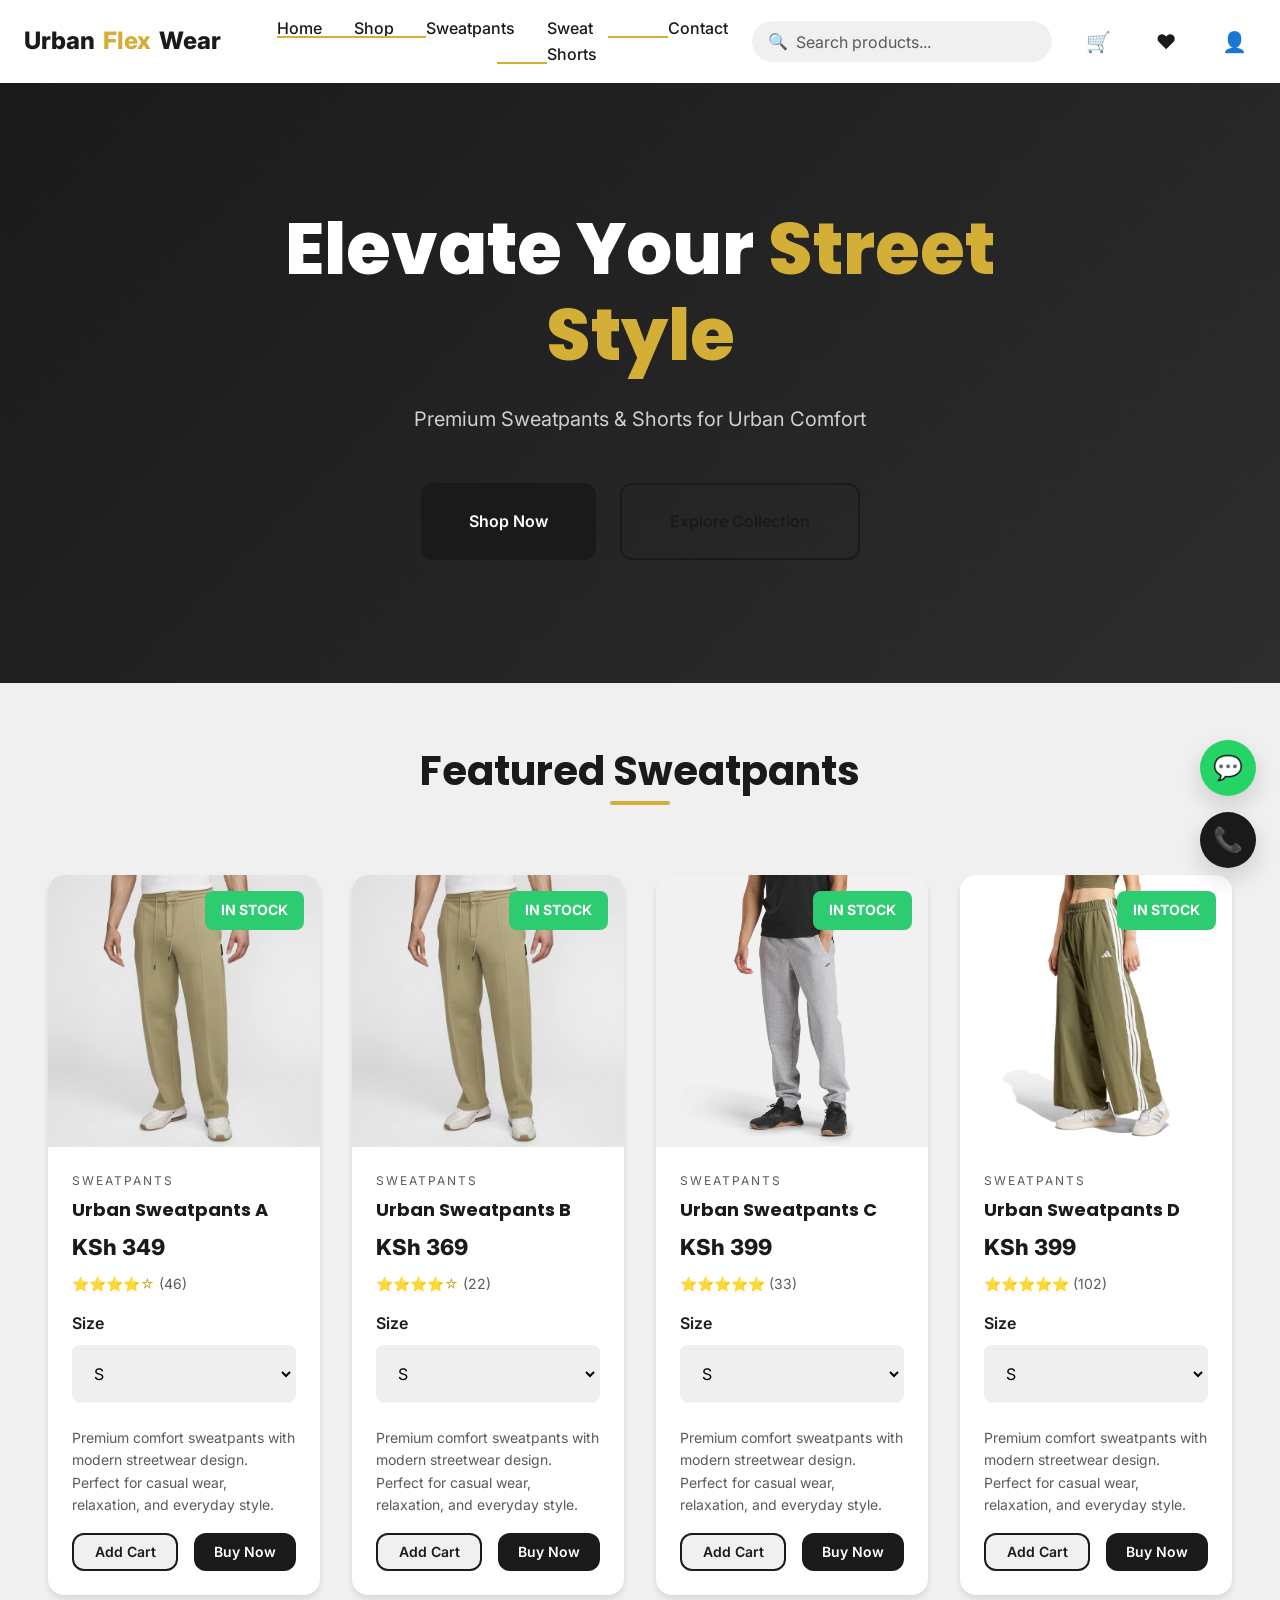
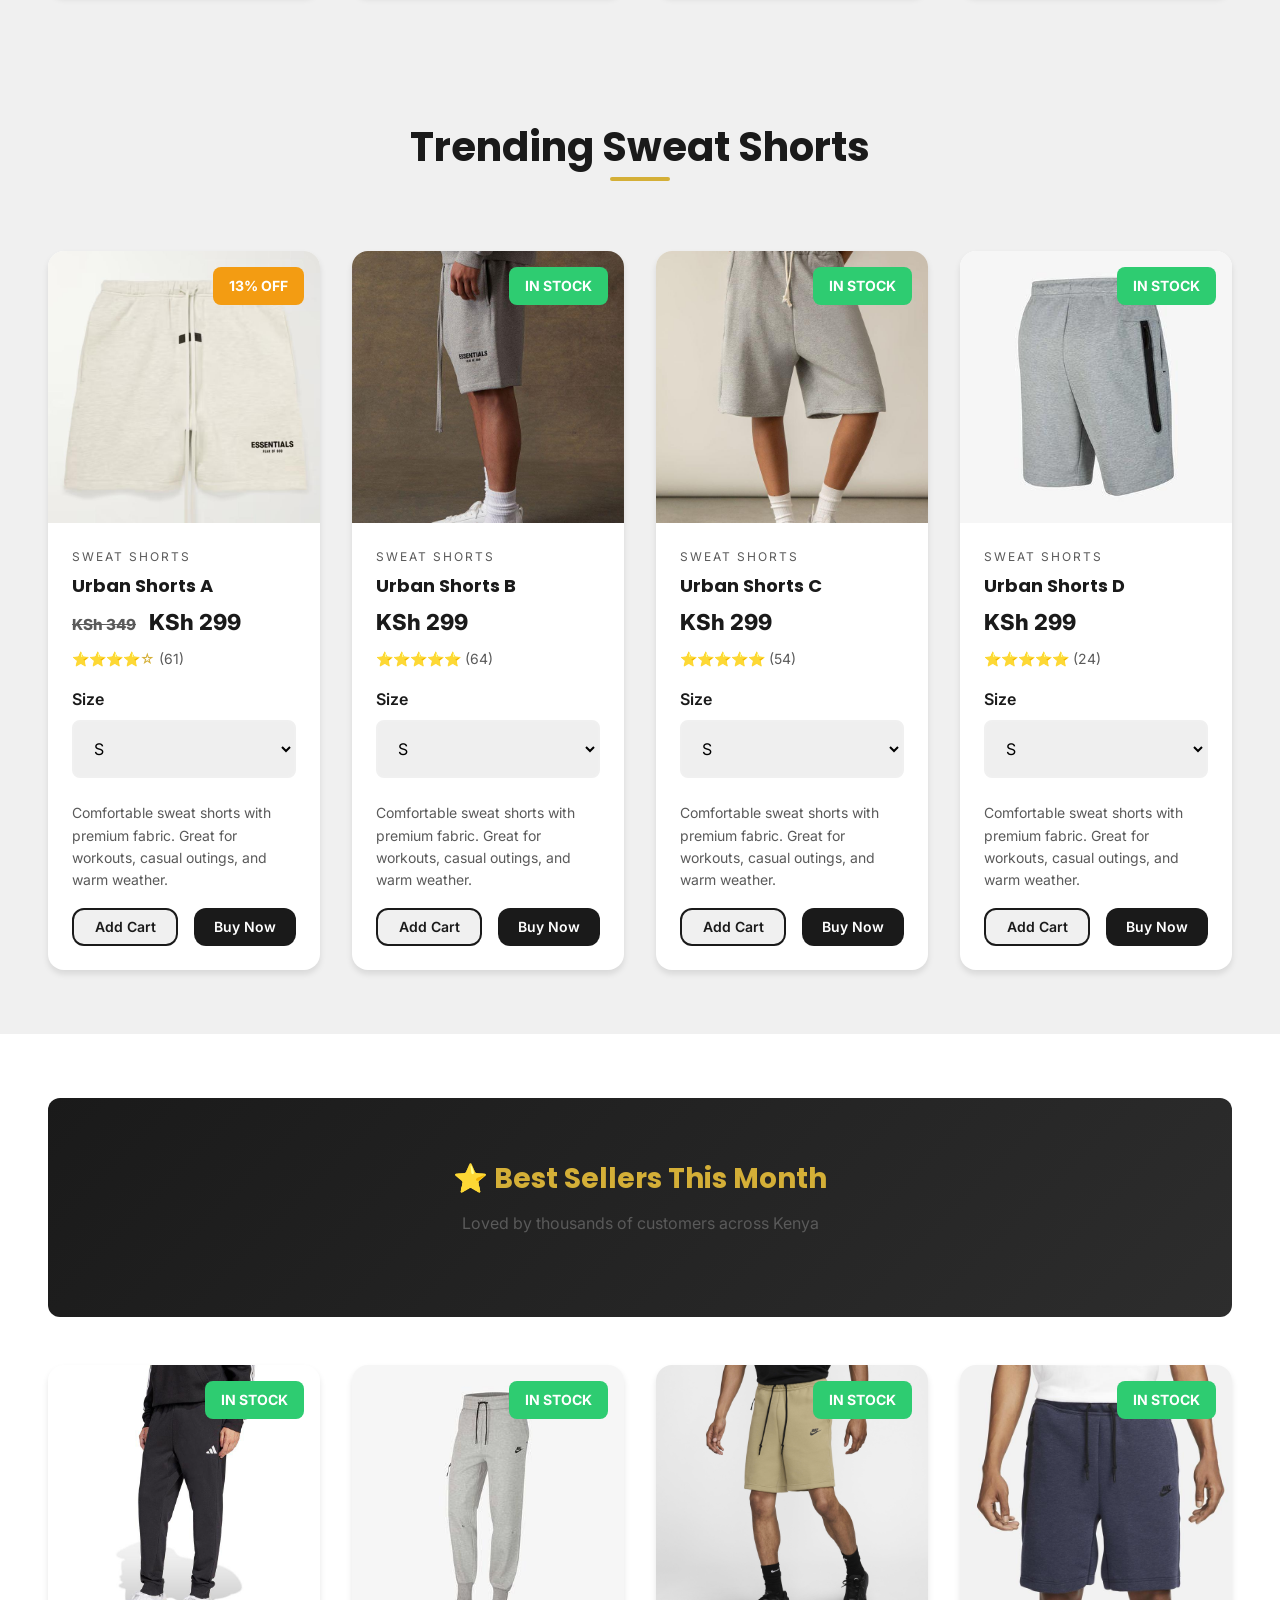
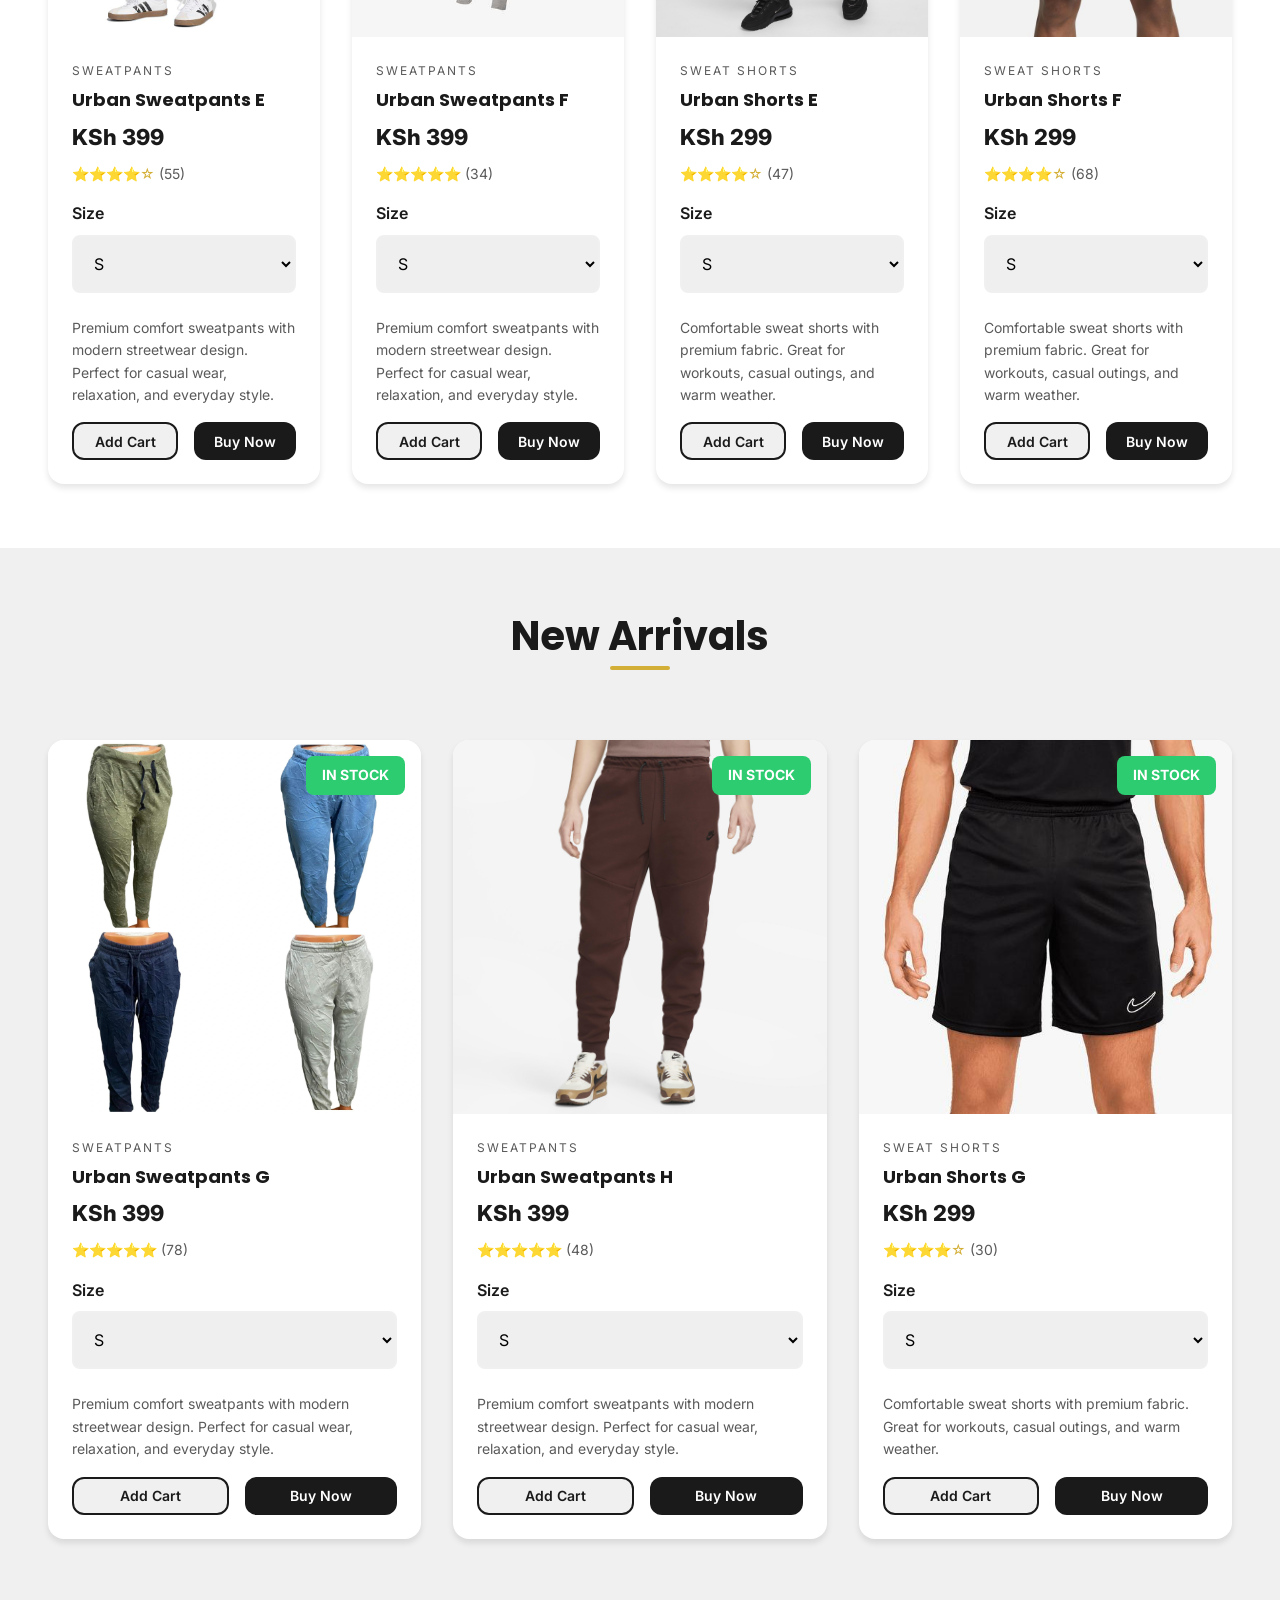
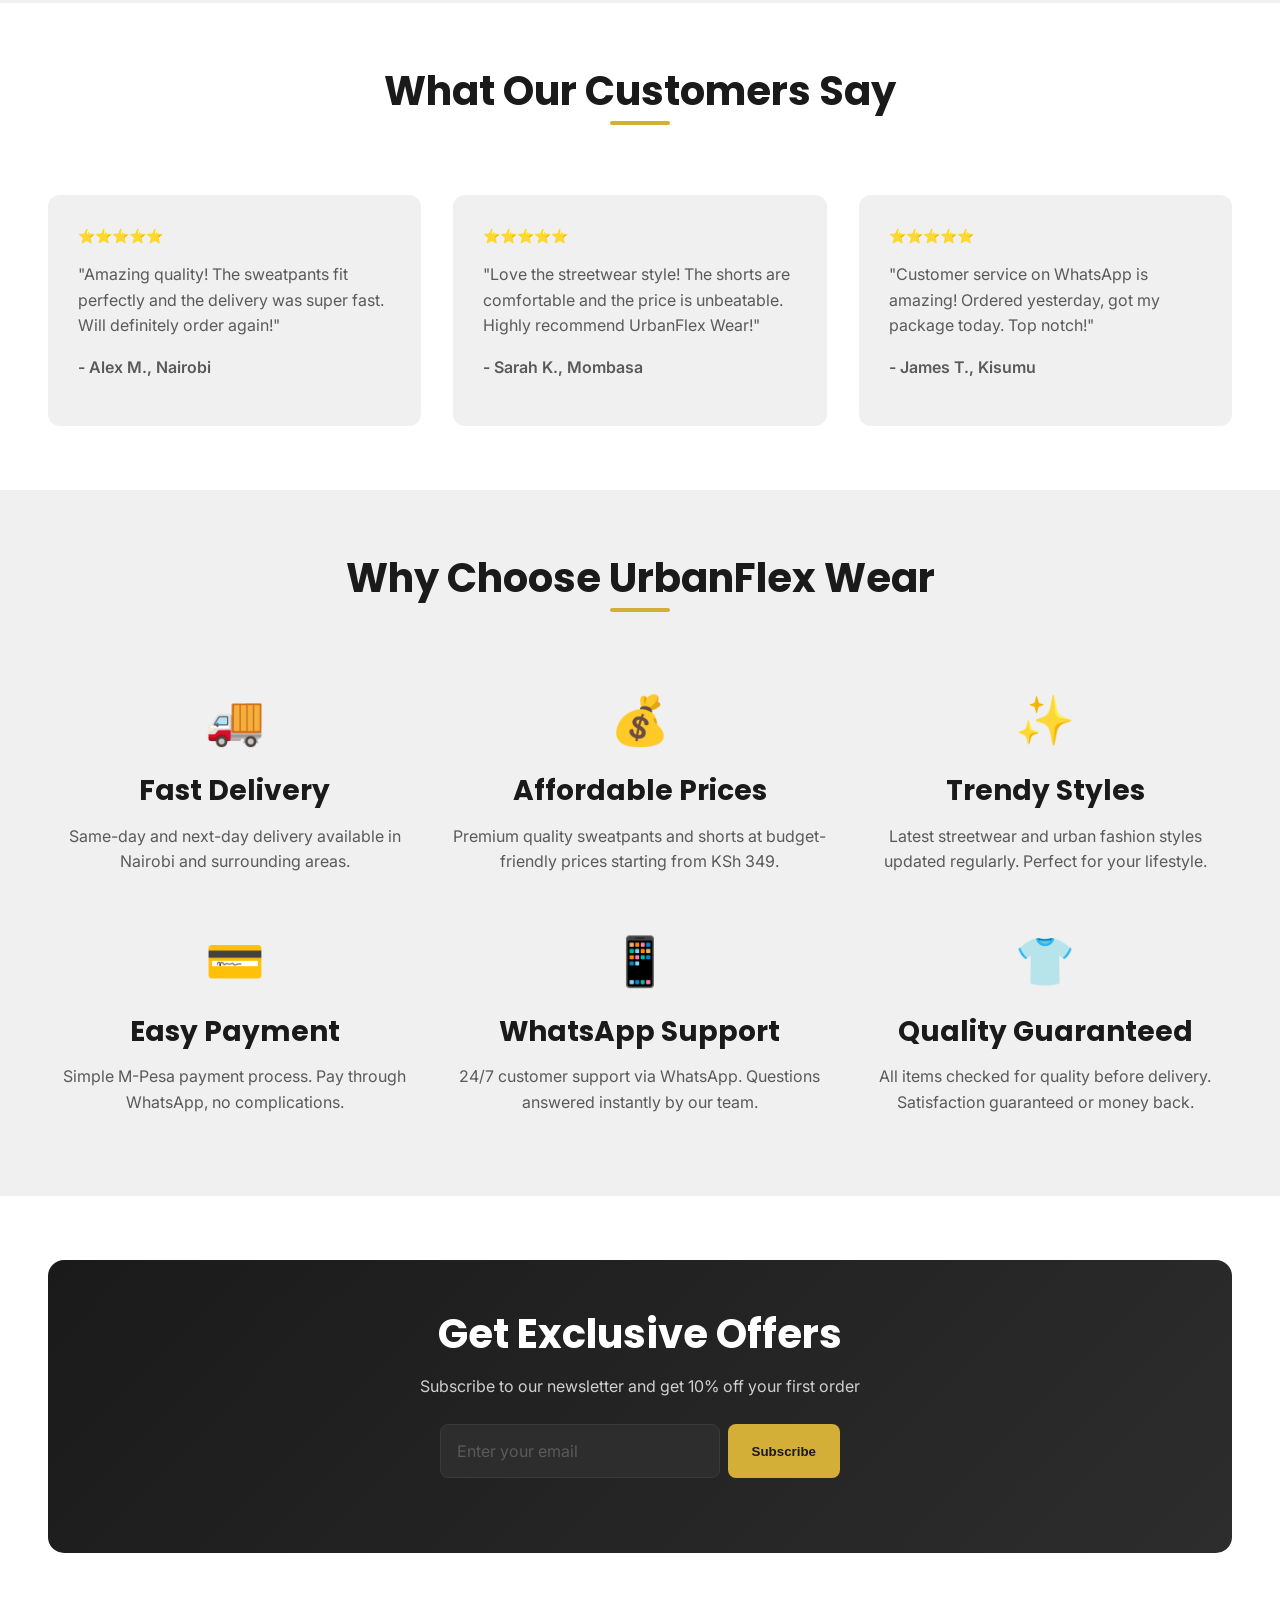
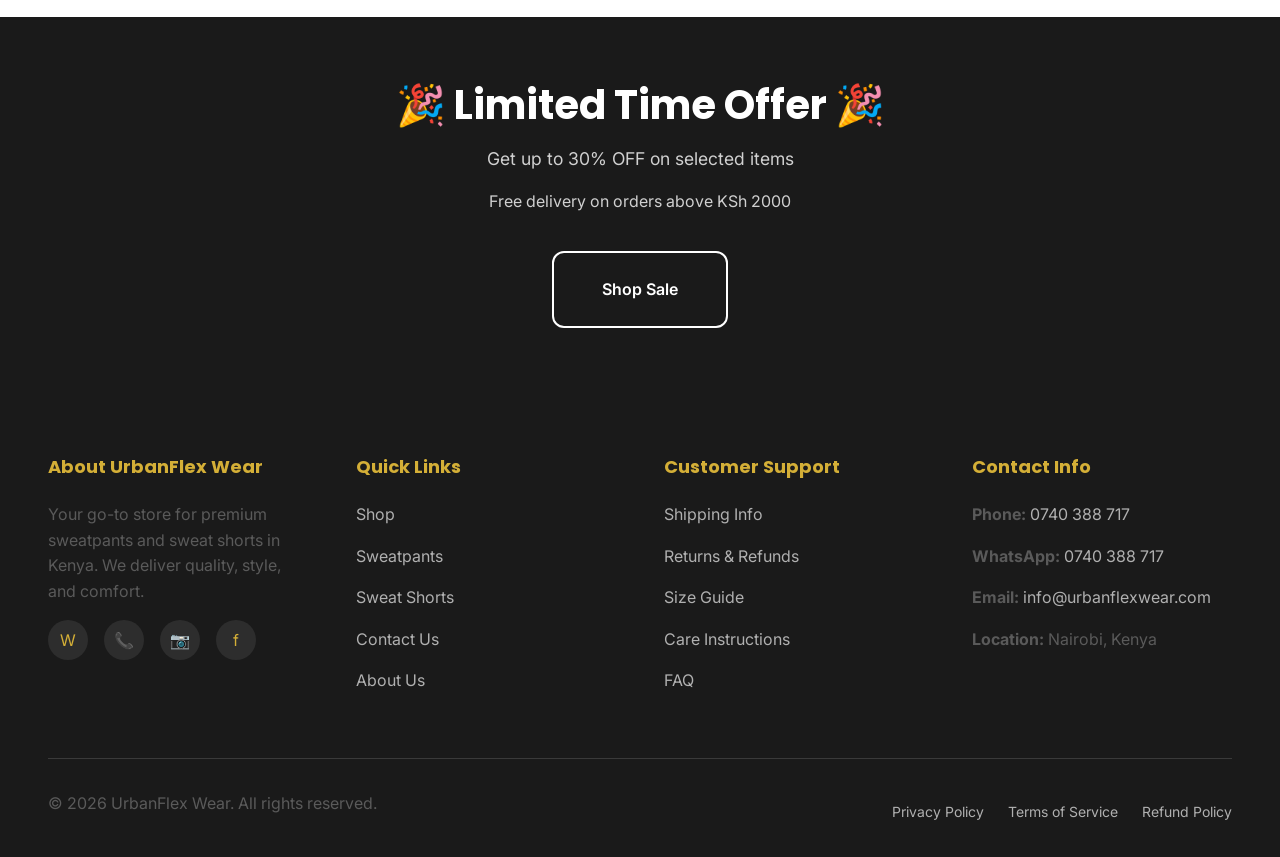
==== index.html @ 881dc5fa "Add files via upload" ====
<!DOCTYPE html>
<html lang="en">
<head>
    <meta charset="UTF-8">
    <meta name="viewport" content="width=device-width, initial-scale=1.0">
    <title>UrbanFlex Wear | Buy Sweatpants & Sweat Shorts in Kenya</title>
    <meta name="description" content="Shop affordable sweatpants and sweat shorts in Kenya. Fast Nairobi delivery, trendy streetwear styles, premium comfort, and easy WhatsApp ordering.">
    <meta name="keywords" content="sweatpants Kenya, sweat shorts Kenya, streetwear Kenya, trendy sweatpants Nairobi, affordable fashion Kenya, urban wear, sweat shorts delivery Kenya">
    <meta name="author" content="UrbanFlex Wear">
    <meta name="theme-color" content="#1a1a1a">
    
    <!-- Open Graph Tags -->
    <meta property="og:type" content="website">
    <meta property="og:title" content="UrbanFlex Wear | Premium Sweatpants & Shorts in Kenya">
    <meta property="og:description" content="Shop affordable sweatpants and sweat shorts in Kenya with fast Nairobi delivery.">
    <meta property="og:image" content="assets/images/sweats2.jpg">
    <meta property="og:url" content="https://urbanflexwear.com">
    
    <!-- Twitter Card -->
    <meta name="twitter:card" content="summary_large_image">
    <meta name="twitter:title" content="UrbanFlex Wear | Sweatpants & Shorts Kenya">
    <meta name="twitter:description" content="Premium streetwear sweatpants and shorts delivered fast in Nairobi.">
    
    <!-- Schema Markup -->
    <script type="application/ld+json">
    {
      "@context": "https://schema.org",
      "@type": "Organization",
      "name": "UrbanFlex Wear",
      "url": "https://urbanflexwear.com",
      "logo": "assets/images/logo.png",
      "description": "Premium sweatpants and sweat shorts in Kenya",
      "telephone": "+254740388717",
      "sameAs": ["https://wa.me/254740388717"]
    }
    </script>
    
    <link rel="stylesheet" href="assets/css/main.css">
    <link rel="canonical" href="https://urbanflexwear.com">
</head>
<body>
    <!-- Navigation -->
    <nav>
        <div class="navbar">
            <a href="index.html" class="logo">Urban<span>Flex</span> Wear</a>
            <ul class="nav-links">
                <li><a href="index.html" class="active">Home</a></li>
                <li><a href="shop.html">Shop</a></li>
                <li><a href="shop.html?category=sweatpants">Sweatpants</a></li>
                <li><a href="shop.html?category=shorts">Sweat Shorts</a></li>
                <li><a href="contact.html">Contact</a></li>
            </ul>
            
            <div class="search-bar">
                <span>🔍</span>
                <input type="search" placeholder="Search products..." aria-label="Search products">
            </div>
            
            <div class="nav-icons">
                <div class="nav-icon cart-icon" title="Shopping Cart">
                    🛒
                    <span class="nav-badge" style="display: none;">0</span>
                </div>
                <div class="nav-icon">❤️</div>
                <div class="nav-icon">👤</div>
            </div>
            
            <div class="hamburger">
                <span></span>
                <span></span>
                <span></span>
            </div>
        </div>
    </nav>

    <!-- Hero Section -->
    <section class="hero">
        <div class="hero-content">
            <h1>Elevate Your <span class="accent">Street Style</span></h1>
            <p>Premium Sweatpants & Shorts for Urban Comfort</p>
            <div class="hero-buttons">
                <a href="shop.html" class="btn btn-primary btn-large">Shop Now</a>
                <a href="#featured" class="btn btn-outline btn-large">Explore Collection</a>
            </div>
        </div>
    </section>

    <!-- Featured Products Section -->
    <section class="featured section" id="featured">
        <div class="container">
            <div class="section-title">
                <h2>Featured Sweatpants</h2>
            </div>
            <div id="featured-sweatpants" class="grid grid-4"></div>
        </div>
    </section>

    <!-- Trending Shorts Section -->
    <section class="section" style="background-color: var(--light-grey);">
        <div class="container">
            <div class="section-title">
                <h2>Trending Sweat Shorts</h2>
            </div>
            <div id="trending-shorts" class="grid grid-4"></div>
        </div>
    </section>

    <!-- Best Sellers Section -->
    <section class="section">
        <div class="container">
            <div class="featured-banner">
                <h3>⭐ Best Sellers This Month</h3>
                <p>Loved by thousands of customers across Kenya</p>
            </div>
            <div id="best-sellers" class="grid grid-4"></div>
        </div>
    </section>

    <!-- New Arrivals Section -->
    <section class="section" style="background-color: var(--light-grey);">
        <div class="container">
            <div class="section-title">
                <h2>New Arrivals</h2>
            </div>
            <div id="new-arrivals" class="grid grid-4"></div>
        </div>
    </section>

    <!-- Customer Reviews Section -->
    <section class="section">
        <div class="container">
            <div class="section-title">
                <h2>What Our Customers Say</h2>
            </div>
            <div class="grid grid-3">
                <div style="background-color: var(--light-grey); padding: 30px; border-radius: 12px;">
                    <div class="star">⭐⭐⭐⭐⭐</div>
                    <p style="margin-top: 15px;">"Amazing quality! The sweatpants fit perfectly and the delivery was super fast. Will definitely order again!"</p>
                    <p style="margin-top: 15px; font-weight: 600;">- Alex M., Nairobi</p>
                </div>
                <div style="background-color: var(--light-grey); padding: 30px; border-radius: 12px;">
                    <div class="star">⭐⭐⭐⭐⭐</div>
                    <p style="margin-top: 15px;">"Love the streetwear style! The shorts are comfortable and the price is unbeatable. Highly recommend UrbanFlex Wear!"</p>
                    <p style="margin-top: 15px; font-weight: 600;">- Sarah K., Mombasa</p>
                </div>
                <div style="background-color: var(--light-grey); padding: 30px; border-radius: 12px;">
                    <div class="star">⭐⭐⭐⭐⭐</div>
                    <p style="margin-top: 15px;">"Customer service on WhatsApp is amazing! Ordered yesterday, got my package today. Top notch!"</p>
                    <p style="margin-top: 15px; font-weight: 600;">- James T., Kisumu</p>
                </div>
            </div>
        </div>
    </section>

    <!-- Delivery Information Section -->
    <section class="section" style="background-color: var(--light-grey);">
        <div class="container">
            <div class="section-title">
                <h2>Why Choose UrbanFlex Wear</h2>
            </div>
            <div class="grid grid-3">
                <div style="text-align: center;">
                    <div style="font-size: 3rem; margin-bottom: 15px;">🚚</div>
                    <h3>Fast Delivery</h3>
                    <p>Same-day and next-day delivery available in Nairobi and surrounding areas.</p>
                </div>
                <div style="text-align: center;">
                    <div style="font-size: 3rem; margin-bottom: 15px;">💰</div>
                    <h3>Affordable Prices</h3>
                    <p>Premium quality sweatpants and shorts at budget-friendly prices starting from KSh 349.</p>
                </div>
                <div style="text-align: center;">
                    <div style="font-size: 3rem; margin-bottom: 15px;">✨</div>
                    <h3>Trendy Styles</h3>
                    <p>Latest streetwear and urban fashion styles updated regularly. Perfect for your lifestyle.</p>
                </div>
                <div style="text-align: center;">
                    <div style="font-size: 3rem; margin-bottom: 15px;">💳</div>
                    <h3>Easy Payment</h3>
                    <p>Simple M-Pesa payment process. Pay through WhatsApp, no complications.</p>
                </div>
                <div style="text-align: center;">
                    <div style="font-size: 3rem; margin-bottom: 15px;">📱</div>
                    <h3>WhatsApp Support</h3>
                    <p>24/7 customer support via WhatsApp. Questions answered instantly by our team.</p>
                </div>
                <div style="text-align: center;">
                    <div style="font-size: 3rem; margin-bottom: 15px;">👕</div>
                    <h3>Quality Guaranteed</h3>
                    <p>All items checked for quality before delivery. Satisfaction guaranteed or money back.</p>
                </div>
            </div>
        </div>
    </section>

    <!-- Newsletter Section -->
    <section class="section">
        <div class="container">
            <div style="background: linear-gradient(135deg, #1a1a1a 0%, #2d2d2d 100%); color: white; padding: 50px; border-radius: 16px; text-align: center;">
                <h2>Get Exclusive Offers</h2>
                <p style="color: #d0d0d0; margin-top: 10px;">Subscribe to our newsletter and get 10% off your first order</p>
                <form class="newsletter-form" style="max-width: 400px; margin: 25px auto;" onsubmit="handleNewsletter(event)">
                    <input type="email" placeholder="Enter your email" required>
                    <button type="submit">Subscribe</button>
                </form>
            </div>
        </div>
    </section>

    <!-- Promo Banner -->
    <section class="section" style="background-color: var(--primary-black); color: white;">
        <div class="container text-center">
            <h2>🎉 Limited Time Offer 🎉</h2>
            <p style="color: #d0d0d0; margin-top: 15px; font-size: 1.1rem;">Get up to 30% OFF on selected items</p>
            <p style="color: #d0d0d0; margin-top: 10px;">Free delivery on orders above KSh 2000</p>
            <a href="shop.html" class="btn btn-outline btn-large" style="margin-top: 20px; color: white; border-color: white;">Shop Sale</a>
        </div>
    </section>

    <!-- Footer -->
    <footer>
        <div class="container">
            <div class="footer-content">
                <div class="footer-section">
                    <h4>About UrbanFlex Wear</h4>
                    <p>Your go-to store for premium sweatpants and sweat shorts in Kenya. We deliver quality, style, and comfort.</p>
                    <div class="social-links">
                        <a href="https://wa.me/254740388717" title="WhatsApp">W</a>
                        <a href="tel:+254740388717" title="Call">📞</a>
                        <a href="#" title="Instagram">📷</a>
                        <a href="#" title="Facebook">f</a>
                    </div>
                </div>
                <div class="footer-section">
                    <h4>Quick Links</h4>
                    <ul>
                        <li><a href="shop.html">Shop</a></li>
                        <li><a href="shop.html?category=sweatpants">Sweatpants</a></li>
                        <li><a href="shop.html?category=shorts">Sweat Shorts</a></li>
                        <li><a href="contact.html">Contact Us</a></li>
                        <li><a href="#about">About Us</a></li>
                    </ul>
                </div>
                <div class="footer-section">
                    <h4>Customer Support</h4>
                    <ul>
                        <li><a href="#">Shipping Info</a></li>
                        <li><a href="#">Returns & Refunds</a></li>
                        <li><a href="#">Size Guide</a></li>
                        <li><a href="#">Care Instructions</a></li>
                        <li><a href="#">FAQ</a></li>
                    </ul>
                </div>
                <div class="footer-section">
                    <h4>Contact Info</h4>
                    <p><strong>Phone:</strong> <a href="tel:+254740388717">0740 388 717</a></p>
                    <p><strong>WhatsApp:</strong> <a href="https://wa.me/254740388717">0740 388 717</a></p>
                    <p><strong>Email:</strong> <a href="mailto:info@urbanflexwear.com">info@urbanflexwear.com</a></p>
                    <p><strong>Location:</strong> Nairobi, Kenya</p>
                </div>
            </div>

            <div class="footer-bottom">
                <p>&copy; 2026 UrbanFlex Wear. All rights reserved.</p>
                <div class="footer-links">
                    <a href="#">Privacy Policy</a>
                    <a href="#">Terms of Service</a>
                    <a href="#">Refund Policy</a>
                </div>
            </div>
        </div>
    </footer>

    <!-- Floating Buttons -->
    <div class="floating-buttons">
        <a href="https://wa.me/254740388717?text=Hi UrbanFlex Wear!" class="floating-btn floating-btn-whatsapp" title="Chat on WhatsApp">💬</a>
        <a href="tel:+254740388717" class="floating-btn floating-btn-call" title="Call Us">📞</a>
    </div>

    <script src="assets/js/app.js"></script>
    <script>
        // Display featured products on home page
        document.addEventListener('DOMContentLoaded', () => {
            // Featured sweatpants
            const featured = UrbanFlex.products.sweatpants.slice(0, 4);
            UrbanFlex.displayProducts(featured, 'featured-sweatpants');

            // Trending shorts
            const trending = UrbanFlex.products.shorts.slice(0, 4);
            UrbanFlex.displayProducts(trending, 'trending-shorts');

            // Best sellers (mix of both)
            const bestSellers = [
                ...UrbanFlex.products.sweatpants.slice(4, 6),
                ...UrbanFlex.products.shorts.slice(4, 6)
            ];
            UrbanFlex.displayProducts(bestSellers, 'best-sellers');

            // New arrivals
            const newArrivals = [
                ...UrbanFlex.products.sweatpants.slice(6, 8),
                ...UrbanFlex.products.shorts.slice(6, 8)
            ];
            UrbanFlex.displayProducts(newArrivals, 'new-arrivals');
        });

        function handleNewsletter(e) {
            e.preventDefault();
            const email = e.target.querySelector('input[type="email"]').value;
            localStorage.setItem('newsletter_' + email, 'subscribed');
            UrbanFlex.showNotification('Successfully subscribed! Check your email for 10% discount code.', 'success');
            e.target.reset();
        }
    </script>
</body>
</html>
---- assets/css/main.css ----
/* ====================================
   UrbanFlex Wear - Main Stylesheet
   ==================================== */

@import url('https://fonts.googleapis.com/css2?family=Inter:wght@400;500;600;700;800&family=Poppins:wght@400;500;600;700;800&display=swap');

:root {
    /* Colors */
    --primary-black: #1a1a1a;
    --secondary-black: #2d2d2d;
    --accent-black: #0a0a0a;
    --dark-grey: #3a3a3a;
    --medium-grey: #5a5a5a;
    --light-grey: #f0f0f0;
    --white: #ffffff;
    --accent-gold: #d4af37;
    --success-green: #2ecc71;
    --error-red: #e74c3c;
    --warning-orange: #f39c12;
    
    /* Spacing */
    --spacing-xs: 0.25rem;
    --spacing-sm: 0.5rem;
    --spacing-md: 1rem;
    --spacing-lg: 1.5rem;
    --spacing-xl: 2rem;
    --spacing-2xl: 3rem;
    --spacing-3xl: 4rem;
    
    /* Border Radius */
    --radius-sm: 4px;
    --radius-md: 8px;
    --radius-lg: 12px;
    --radius-xl: 16px;
    --radius-full: 9999px;
    
    /* Transitions */
    --transition-fast: 150ms cubic-bezier(0.4, 0, 0.2, 1);
    --transition-normal: 300ms cubic-bezier(0.4, 0, 0.2, 1);
    --transition-slow: 500ms cubic-bezier(0.4, 0, 0.2, 1);
    
    /* Shadows */
    --shadow-sm: 0 1px 2px rgba(0, 0, 0, 0.05);
    --shadow-md: 0 4px 6px rgba(0, 0, 0, 0.1);
    --shadow-lg: 0 10px 25px rgba(0, 0, 0, 0.15);
    --shadow-xl: 0 20px 40px rgba(0, 0, 0, 0.2);
}

/* ====================================
   Global Styles
   ==================================== */

* {
    margin: 0;
    padding: 0;
    box-sizing: border-box;
}

html {
    scroll-behavior: smooth;
    font-size: 16px;
}

body {
    font-family: 'Inter', sans-serif;
    color: var(--primary-black);
    background-color: var(--white);
    line-height: 1.6;
    overflow-x: hidden;
}

/* ====================================
   Typography
   ==================================== */

h1, h2, h3, h4, h5, h6 {
    font-family: 'Poppins', sans-serif;
    font-weight: 700;
    line-height: 1.2;
    margin-bottom: var(--spacing-md);
}

h1 {
    font-size: clamp(2rem, 5vw, 4rem);
    font-weight: 800;
}

h2 {
    font-size: clamp(1.75rem, 4vw, 2.5rem);
}

h3 {
    font-size: clamp(1.25rem, 3vw, 1.75rem);
}

h4 {
    font-size: 1.125rem;
}

p {
    margin-bottom: var(--spacing-md);
    color: var(--medium-grey);
}

a {
    color: var(--primary-black);
    text-decoration: none;
    transition: color var(--transition-fast);
}

a:hover {
    color: var(--accent-gold);
}

/* ====================================
   Buttons
   ==================================== */

.btn {
    display: inline-flex;
    align-items: center;
    justify-content: center;
    gap: var(--spacing-sm);
    padding: var(--spacing-md) var(--spacing-lg);
    border: none;
    border-radius: var(--radius-lg);
    font-family: inherit;
    font-size: 0.95rem;
    font-weight: 600;
    cursor: pointer;
    transition: all var(--transition-normal);
    text-decoration: none;
    white-space: nowrap;
    min-height: 44px;
}

.btn-primary {
    background-color: var(--primary-black);
    color: var(--white);
}

.btn-primary:hover {
    background-color: var(--accent-black);
    transform: translateY(-2px);
    box-shadow: var(--shadow-lg);
}

.btn-secondary {
    background-color: var(--light-grey);
    color: var(--primary-black);
    border: 2px solid var(--primary-black);
}

.btn-secondary:hover {
    background-color: var(--primary-black);
    color: var(--white);
}

.btn-outline {
    background-color: transparent;
    color: var(--primary-black);
    border: 2px solid var(--primary-black);
}

.btn-outline:hover {
    background-color: var(--primary-black);
    color: var(--white);
}

.btn-success {
    background-color: var(--success-green);
    color: var(--white);
}

.btn-success:hover {
    background-color: #27ae60;
    transform: translateY(-2px);
}

.btn-small {
    padding: var(--spacing-sm) var(--spacing-md);
    font-size: 0.875rem;
    min-height: 38px;
}

.btn-large {
    padding: var(--spacing-lg) var(--spacing-2xl);
    font-size: 1rem;
    min-height: 48px;
}

.btn:disabled {
    opacity: 0.5;
    cursor: not-allowed;
    transform: none !important;
}

/* ====================================
   Forms
   ==================================== */

.form-group {
    margin-bottom: var(--spacing-lg);
}

label {
    display: block;
    margin-bottom: var(--spacing-sm);
    font-weight: 600;
    color: var(--primary-black);
}

input, select, textarea {
    width: 100%;
    padding: var(--spacing-md);
    border: 2px solid var(--light-grey);
    border-radius: var(--radius-md);
    font-family: inherit;
    font-size: 1rem;
    transition: border-color var(--transition-fast);
}

input:focus, select:focus, textarea:focus {
    outline: none;
    border-color: var(--primary-black);
    box-shadow: 0 0 0 3px rgba(26, 26, 26, 0.1);
}

input::placeholder {
    color: var(--medium-grey);
}

/* ====================================
   Navigation
   ==================================== */

nav {
    background-color: var(--white);
    box-shadow: var(--shadow-sm);
    position: sticky;
    top: 0;
    z-index: 100;
}

.navbar {
    display: flex;
    align-items: center;
    justify-content: space-between;
    max-width: 1400px;
    margin: 0 auto;
    padding: var(--spacing-md) var(--spacing-lg);
    gap: var(--spacing-lg);
    position: relative;
}

.logo {
    font-size: 1.5rem;
    font-weight: 800;
    color: var(--primary-black);
    display: flex;
    align-items: center;
    gap: var(--spacing-sm);
    transition: transform var(--transition-fast);
}

.logo:hover {
    transform: scale(1.05);
}

.logo span {
    color: var(--accent-gold);
}

.nav-links {
    display: flex;
    gap: var(--spacing-xl);
    list-style: none;
    flex: 1;
    margin-left: var(--spacing-xl);
}

.nav-links a {
    font-weight: 500;
    position: relative;
    overflow: hidden;
}

.nav-links a::after {
    content: '';
    position: absolute;
    bottom: 0;
    left: -100%;
    width: 100%;
    height: 2px;
    background-color: var(--accent-gold);
    transition: left var(--transition-normal);
}

.nav-links a:hover::after,
.nav-links a.active::after {
    left: 0;
}

.nav-icons {
    display: flex;
    align-items: center;
    gap: var(--spacing-lg);
}

.nav-icon {
    position: relative;
    cursor: pointer;
    font-size: 1.25rem;
    display: flex;
    align-items: center;
    justify-content: center;
    width: 44px;
    height: 44px;
    border-radius: var(--radius-lg);
    transition: background-color var(--transition-fast);
}

.nav-icon:hover {
    background-color: var(--light-grey);
}

.nav-badge {
    position: absolute;
    top: -5px;
    right: -5px;
    background-color: var(--error-red);
    color: var(--white);
    font-size: 0.75rem;
    width: 20px;
    height: 20px;
    border-radius: 50%;
    display: flex;
    align-items: center;
    justify-content: center;
    font-weight: 700;
}

.search-bar {
    display: flex;
    align-items: center;
    background-color: var(--light-grey);
    border-radius: var(--radius-full);
    padding: var(--spacing-sm) var(--spacing-md);
    flex: 1;
    max-width: 300px;
    transition: background-color var(--transition-fast);
}

.search-bar:focus-within {
    background-color: #e8e8e8;
}

.search-bar input {
    background: none;
    border: none;
    flex: 1;
    padding: 0;
    margin-left: var(--spacing-sm);
}

.search-bar input:focus {
    box-shadow: none;
}

.hamburger {
    display: none;
    flex-direction: column;
    gap: 4px;
    cursor: pointer;
}

.hamburger span {
    width: 25px;
    height: 3px;
    background-color: var(--primary-black);
    border-radius: var(--radius-sm);
    transition: all var(--transition-normal);
}

.hamburger.active span:nth-child(1) {
    transform: rotate(45deg) translate(8px, 8px);
}

.hamburger.active span:nth-child(2) {
    opacity: 0;
}

.hamburger.active span:nth-child(3) {
    transform: rotate(-45deg) translate(8px, -8px);
}

/* ====================================
   Hero Section
   ==================================== */

.hero {
    background: linear-gradient(135deg, var(--primary-black) 0%, var(--secondary-black) 100%);
    color: var(--white);
    padding: var(--spacing-3xl) var(--spacing-lg);
    min-height: 600px;
    display: flex;
    align-items: center;
    justify-content: center;
    position: relative;
    overflow: hidden;
}

.hero::before {
    content: '';
    position: absolute;
    top: 0;
    left: 0;
    right: 0;
    bottom: 0;
    background: url('data:image/svg+xml,<svg xmlns="http://www.w3.org/2000/svg" viewBox="0 0 1200 600"><defs><pattern id="grid" width="40" height="40" patternUnits="userSpaceOnUse"><path d="M 40 0 L 0 0 0 40" fill="none" stroke="%23ffffff" stroke-width="0.5" opacity="0.1"/></pattern></defs><rect width="1200" height="600" fill="none"/><rect width="1200" height="600" fill="url(%23grid)"/></svg>');
    opacity: 0.1;
}

.hero-content {
    max-width: 800px;
    text-align: center;
    z-index: 2;
    animation: fadeInUp 0.8s ease-out;
}

.hero h1 {
    font-size: clamp(2.5rem, 6vw, 4.5rem);
    margin-bottom: var(--spacing-lg);
    color: var(--white);
}

.hero .accent {
    color: var(--accent-gold);
}

.hero p {
    font-size: 1.25rem;
    margin-bottom: var(--spacing-2xl);
    color: #d0d0d0;
}

.hero-buttons {
    display: flex;
    gap: var(--spacing-lg);
    justify-content: center;
    flex-wrap: wrap;
}

/* ====================================
   Container & Layout
   ==================================== */

.container {
    max-width: 1400px;
    margin: 0 auto;
    padding: 0 var(--spacing-lg);
}

.section {
    padding: var(--spacing-3xl) var(--spacing-lg);
}

.section-title {
    text-align: center;
    margin-bottom: var(--spacing-3xl);
}

.section-title h2 {
    position: relative;
    display: inline-block;
}

.section-title h2::after {
    content: '';
    position: absolute;
    bottom: -10px;
    left: 50%;
    transform: translateX(-50%);
    width: 60px;
    height: 4px;
    background-color: var(--accent-gold);
    border-radius: var(--radius-full);
}

.grid {
    display: grid;
    gap: var(--spacing-xl);
}

.grid-2 {
    grid-template-columns: repeat(auto-fit, minmax(300px, 1fr));
}

.grid-3 {
    grid-template-columns: repeat(auto-fit, minmax(280px, 1fr));
}

.grid-4 {
    grid-template-columns: repeat(auto-fit, minmax(250px, 1fr));
}

/* ====================================
   Product Card
   ==================================== */

.product-card {
    background-color: var(--white);
    border-radius: var(--radius-xl);
    overflow: hidden;
    transition: all var(--transition-normal);
    box-shadow: var(--shadow-md);
    display: flex;
    flex-direction: column;
    height: 100%;
}

.product-card:hover {
    transform: translateY(-8px);
    box-shadow: var(--shadow-xl);
}

.product-image-container {
    position: relative;
    width: 100%;
    aspect-ratio: 1;
    overflow: hidden;
    background-color: var(--light-grey);
}

.product-image {
    width: 100%;
    height: 100%;
    object-fit: cover;
    transition: transform var(--transition-normal);
}

.product-card:hover .product-image {
    transform: scale(1.1);
}

.product-badge {
    position: absolute;
    top: var(--spacing-md);
    right: var(--spacing-md);
    background-color: var(--error-red);
    color: var(--white);
    padding: var(--spacing-sm) var(--spacing-md);
    border-radius: var(--radius-md);
    font-weight: 700;
    font-size: 0.875rem;
    animation: slideInRight 0.5s ease-out;
}

.product-badge.discount {
    background-color: var(--warning-orange);
}

.product-badge.in-stock {
    background-color: var(--success-green);
}

.product-info {
    padding: var(--spacing-lg);
    flex: 1;
    display: flex;
    flex-direction: column;
}

.product-category {
    font-size: 0.75rem;
    text-transform: uppercase;
    letter-spacing: 2px;
    color: var(--medium-grey);
    margin-bottom: var(--spacing-sm);
}

.product-name {
    font-size: 1.125rem;
    font-weight: 700;
    margin-bottom: var(--spacing-sm);
    line-height: 1.3;
}

.product-price {
    font-size: 1.375rem;
    font-weight: 800;
    color: var(--primary-black);
    margin-bottom: var(--spacing-sm);
}

.product-price .original {
    text-decoration: line-through;
    font-size: 0.95rem;
    color: var(--medium-grey);
    margin-right: var(--spacing-sm);
}

.product-rating {
    display: flex;
    gap: var(--spacing-xs);
    margin-bottom: var(--spacing-md);
}

.star {
    color: var(--accent-gold);
    font-size: 0.875rem;
}

.product-actions {
    display: flex;
    gap: var(--spacing-md);
    margin-top: auto;
}

.product-actions .btn {
    flex: 1;
}

.btn-add-cart {
    background-color: var(--light-grey);
    color: var(--primary-black);
    border: 2px solid var(--primary-black);
}

.btn-add-cart:hover {
    background-color: var(--primary-black);
    color: var(--white);
}

.btn-buy-now {
    flex: 1;
}

/* ====================================
   Featured Section
   ==================================== */

.featured {
    background-color: var(--light-grey);
}

.featured-banner {
    background: linear-gradient(135deg, #1a1a1a 0%, #2d2d2d 100%);
    color: var(--white);
    padding: var(--spacing-3xl) var(--spacing-lg);
    margin-bottom: var(--spacing-2xl);
    border-radius: var(--radius-lg);
    text-align: center;
}

.featured-banner h3 {
    color: var(--accent-gold);
    margin-bottom: var(--spacing-md);
}

/* ====================================
   Cart
   ==================================== */

.cart-container {
    display: grid;
    grid-template-columns: 1fr 350px;
    gap: var(--spacing-2xl);
    margin-top: var(--spacing-2xl);
}

.cart-items {
    display: flex;
    flex-direction: column;
    gap: var(--spacing-lg);
}

.cart-item {
    display: grid;
    grid-template-columns: 120px 1fr auto;
    gap: var(--spacing-lg);
    align-items: center;
    padding: var(--spacing-lg);
    background-color: var(--light-grey);
    border-radius: var(--radius-lg);
    transition: all var(--transition-normal);
}

.cart-item:hover {
    box-shadow: var(--shadow-md);
}

.cart-item-image {
    width: 120px;
    height: 120px;
    border-radius: var(--radius-md);
    object-fit: cover;
    background-color: var(--white);
}

.cart-item-details {
    display: flex;
    flex-direction: column;
    gap: var(--spacing-sm);
}

.cart-item-price {
    font-size: 1.25rem;
    font-weight: 700;
}

.cart-item-controls {
    display: flex;
    align-items: center;
    gap: var(--spacing-sm);
}

.cart-item-controls button {
    width: 32px;
    height: 32px;
    border: 1px solid var(--dark-grey);
    background-color: var(--white);
    border-radius: var(--radius-md);
    cursor: pointer;
    transition: all var(--transition-fast);
    font-weight: 600;
}

.cart-item-controls button:hover {
    background-color: var(--primary-black);
    color: var(--white);
}

.cart-summary {
    position: sticky;
    top: 100px;
    background-color: var(--light-grey);
    padding: var(--spacing-xl);
    border-radius: var(--radius-lg);
    height: fit-content;
}

.summary-row {
    display: flex;
    justify-content: space-between;
    margin-bottom: var(--spacing-md);
    font-weight: 500;
}

.summary-row.total {
    border-top: 2px solid var(--dark-grey);
    padding-top: var(--spacing-md);
    font-size: 1.25rem;
    font-weight: 700;
    color: var(--primary-black);
}

.empty-cart {
    text-align: center;
    padding: var(--spacing-3xl) var(--spacing-lg);
}

.empty-cart-icon {
    font-size: 4rem;
    margin-bottom: var(--spacing-lg);
    opacity: 0.5;
}

/* ====================================
   Footer
   ==================================== */

footer {
    background-color: var(--primary-black);
    color: var(--white);
    padding: var(--spacing-3xl) var(--spacing-lg) var(--spacing-lg);
}

.footer-content {
    display: grid;
    grid-template-columns: repeat(auto-fit, minmax(250px, 1fr));
    gap: var(--spacing-2xl);
    margin-bottom: var(--spacing-2xl);
}

.footer-section h4 {
    color: var(--accent-gold);
    margin-bottom: var(--spacing-lg);
}

.footer-section ul {
    list-style: none;
}

.footer-section ul li {
    margin-bottom: var(--spacing-md);
}

.footer-section a {
    color: #b0b0b0;
    transition: color var(--transition-fast);
}

.footer-section a:hover {
    color: var(--accent-gold);
}

.newsletter {
    margin-bottom: var(--spacing-2xl);
}

.newsletter-form {
    display: flex;
    gap: var(--spacing-sm);
    margin-top: var(--spacing-md);
}

.newsletter-form input {
    flex: 1;
    padding: var(--spacing-md);
    background-color: var(--secondary-black);
    border: 1px solid var(--dark-grey);
    color: var(--white);
    border-radius: var(--radius-md);
}

.newsletter-form input::placeholder {
    color: var(--medium-grey);
}

.newsletter-form button {
    padding: var(--spacing-md) var(--spacing-lg);
    background-color: var(--accent-gold);
    color: var(--primary-black);
    border: none;
    border-radius: var(--radius-md);
    font-weight: 600;
    cursor: pointer;
    transition: all var(--transition-fast);
}

.newsletter-form button:hover {
    transform: translateY(-2px);
    box-shadow: var(--shadow-lg);
}

.footer-bottom {
    border-top: 1px solid var(--dark-grey);
    padding-top: var(--spacing-xl);
    display: flex;
    justify-content: space-between;
    align-items: center;
    flex-wrap: wrap;
    gap: var(--spacing-lg);
}

.footer-links {
    display: flex;
    gap: var(--spacing-lg);
    flex-wrap: wrap;
}

.footer-links a {
    font-size: 0.875rem;
    color: #b0b0b0;
}

.social-links {
    display: flex;
    gap: var(--spacing-md);
}

.social-links a {
    display: flex;
    align-items: center;
    justify-content: center;
    width: 40px;
    height: 40px;
    background-color: var(--secondary-black);
    border-radius: 50%;
    color: var(--accent-gold);
    transition: all var(--transition-fast);
}

.social-links a:hover {
    background-color: var(--accent-gold);
    color: var(--primary-black);
    transform: translateY(-3px);
}

/* ====================================
   Floating Buttons
   ==================================== */

.floating-buttons {
    position: fixed;
    bottom: var(--spacing-xl);
    right: var(--spacing-lg);
    display: flex;
    flex-direction: column;
    gap: var(--spacing-md);
    z-index: 50;
}

.floating-btn {
    width: 56px;
    height: 56px;
    border-radius: 50%;
    display: flex;
    align-items: center;
    justify-content: center;
    font-size: 1.5rem;
    text-decoration: none;
    transition: all var(--transition-normal);
    box-shadow: var(--shadow-lg);
    animation: scaleIn 0.5s ease-out;
}

.floating-btn-whatsapp {
    background-color: #25D366;
    color: var(--white);
}

.floating-btn-whatsapp:hover {
    transform: scale(1.15);
    box-shadow: var(--shadow-xl);
}

.floating-btn-call {
    background-color: var(--primary-black);
    color: var(--white);
}

.floating-btn-call:hover {
    transform: scale(1.15);
    box-shadow: var(--shadow-xl);
}

/* ====================================
   Animations
   ==================================== */

@keyframes fadeInUp {
    from {
        opacity: 0;
        transform: translateY(30px);
    }
    to {
        opacity: 1;
        transform: translateY(0);
    }
}

@keyframes slideInRight {
    from {
        opacity: 0;
        transform: translateX(20px);
    }
    to {
        opacity: 1;
        transform: translateX(0);
    }
}

@keyframes scaleIn {
    from {
        opacity: 0;
        transform: scale(0.5);
    }
    to {
        opacity: 1;
        transform: scale(1);
    }
}

@keyframes spin {
    from {
        transform: rotate(0deg);
    }
    to {
        transform: rotate(360deg);
    }
}

.loading {
    display: inline-block;
    width: 20px;
    height: 20px;
    border: 3px solid var(--light-grey);
    border-top-color: var(--primary-black);
    border-radius: 50%;
    animation: spin 0.8s linear infinite;
}

/* ====================================
   Utility Classes
   ==================================== */

.text-center {
    text-align: center;
}

.text-gold {
    color: var(--accent-gold);
}

.text-error {
    color: var(--error-red);
}

.text-success {
    color: var(--success-green);
}

.mt-xs { margin-top: var(--spacing-xs); }
.mt-sm { margin-top: var(--spacing-sm); }
.mt-md { margin-top: var(--spacing-md); }
.mt-lg { margin-top: var(--spacing-lg); }
.mt-xl { margin-top: var(--spacing-xl); }

.mb-xs { margin-bottom: var(--spacing-xs); }
.mb-sm { margin-bottom: var(--spacing-sm); }
.mb-md { margin-bottom: var(--spacing-md); }
.mb-lg { margin-bottom: var(--spacing-lg); }
.mb-xl { margin-bottom: var(--spacing-xl); }

.hidden {
    display: none !important;
}

.sr-only {
    position: absolute;
    width: 1px;
    height: 1px;
    padding: 0;
    margin: -1px;
    overflow: hidden;
    clip: rect(0, 0, 0, 0);
    white-space: nowrap;
    border-width: 0;
}

/* ====================================
   Responsive Design
   ==================================== */

@media (max-width: 1024px) {
    .grid-3 {
        grid-template-columns: repeat(auto-fit, minmax(220px, 1fr));
    }
    
    .grid-4 {
        grid-template-columns: repeat(auto-fit, minmax(200px, 1fr));
    }
    
    .cart-container {
        grid-template-columns: 1fr;
    }
    
    .cart-summary {
        position: static;
    }
}

@media (max-width: 768px) {
    .nav-links {
        display: none;
        flex-direction: column;
        position: absolute;
        top: 100%;
        left: 0;
        right: 0;
        width: 100%;
        background-color: var(--white);
        padding: var(--spacing-lg);
        gap: var(--spacing-md);
        box-shadow: 0 18px 45px rgba(0, 0, 0, 0.1);
        z-index: 1000;
    }
    
    .hamburger {
        display: flex;
    }

    .nav-links.active {
        display: flex;
    }
    
    .search-bar {
        display: none;
    }
    
    .grid-2 {
        grid-template-columns: 1fr;
    }
    
    .grid-3 {
        grid-template-columns: repeat(auto-fit, minmax(150px, 1fr));
    }
    
    .grid-4 {
        grid-template-columns: repeat(2, 1fr);
    }
    
    .cart-item {
        grid-template-columns: 100px 1fr;
    }
    
    .cart-item-image {
        width: 100px;
        height: 100px;
    }
    
    .hero-buttons {
        flex-direction: column;
    }
    
    .hero-buttons .btn {
        width: 100%;
    }
    
    .section {
        padding: var(--spacing-2xl) var(--spacing-md);
    }
    
    .floating-buttons {
        bottom: var(--spacing-md);
        right: var(--spacing-md);
    }
    
    .footer-content {
        grid-template-columns: repeat(2, 1fr);
    }
    
    .footer-bottom {
        flex-direction: column;
        text-align: center;
    }
}

@media (max-width: 480px) {
    :root {
        font-size: 14px;
    }
    
    .navbar {
        padding: var(--spacing-md);
    }
    
    .logo {
        font-size: 1.25rem;
    }
    
    .nav-icons {
        gap: var(--spacing-md);
    }
    
    .section {
        padding: var(--spacing-xl) var(--spacing-md);
    }
    
    .grid-3, .grid-4 {
        grid-template-columns: repeat(2, 1fr);
    }
    
    .product-card {
        border-radius: var(--radius-lg);
    }
    
    .btn {
        padding: var(--spacing-md) var(--spacing-lg);
        font-size: 0.875rem;
    }
    
    .cart-item {
        grid-template-columns: 1fr;
        text-align: center;
    }
    
    .cart-item-image {
        width: 100%;
        height: auto;
        aspect-ratio: 1;
    }
}

/* ====================================
   Modal & Overlay
   ==================================== */

.modal {
    display: none;
    position: fixed;
    top: 0;
    left: 0;
    right: 0;
    bottom: 0;
    background-color: rgba(0, 0, 0, 0.7);
    z-index: 200;
    align-items: center;
    justify-content: center;
    animation: fadeIn 0.3s ease-out;
}

.modal.active {
    display: flex;
}

.modal-content {
    background-color: var(--white);
    border-radius: var(--radius-xl);
    max-width: 600px;
    width: 90%;
    max-height: 90vh;
    overflow-y: auto;
    padding: var(--spacing-xl);
    animation: slideUp 0.3s ease-out;
}

.modal-header {
    display: flex;
    justify-content: space-between;
    align-items: center;
    margin-bottom: var(--spacing-lg);
    border-bottom: 1px solid var(--light-grey);
    padding-bottom: var(--spacing-lg);
}

.modal-header h2 {
    margin: 0;
}

.modal-close {
    background: none;
    border: none;
    font-size: 1.5rem;
    cursor: pointer;
    color: var(--medium-grey);
    transition: color var(--transition-fast);
}

.modal-close:hover {
    color: var(--primary-black);
}

@keyframes fadeIn {
    from {
        opacity: 0;
    }
    to {
        opacity: 1;
    }
}

@keyframes slideUp {
    from {
        transform: translateY(50px);
        opacity: 0;
    }
    to {
        transform: translateY(0);
        opacity: 1;
    }
}
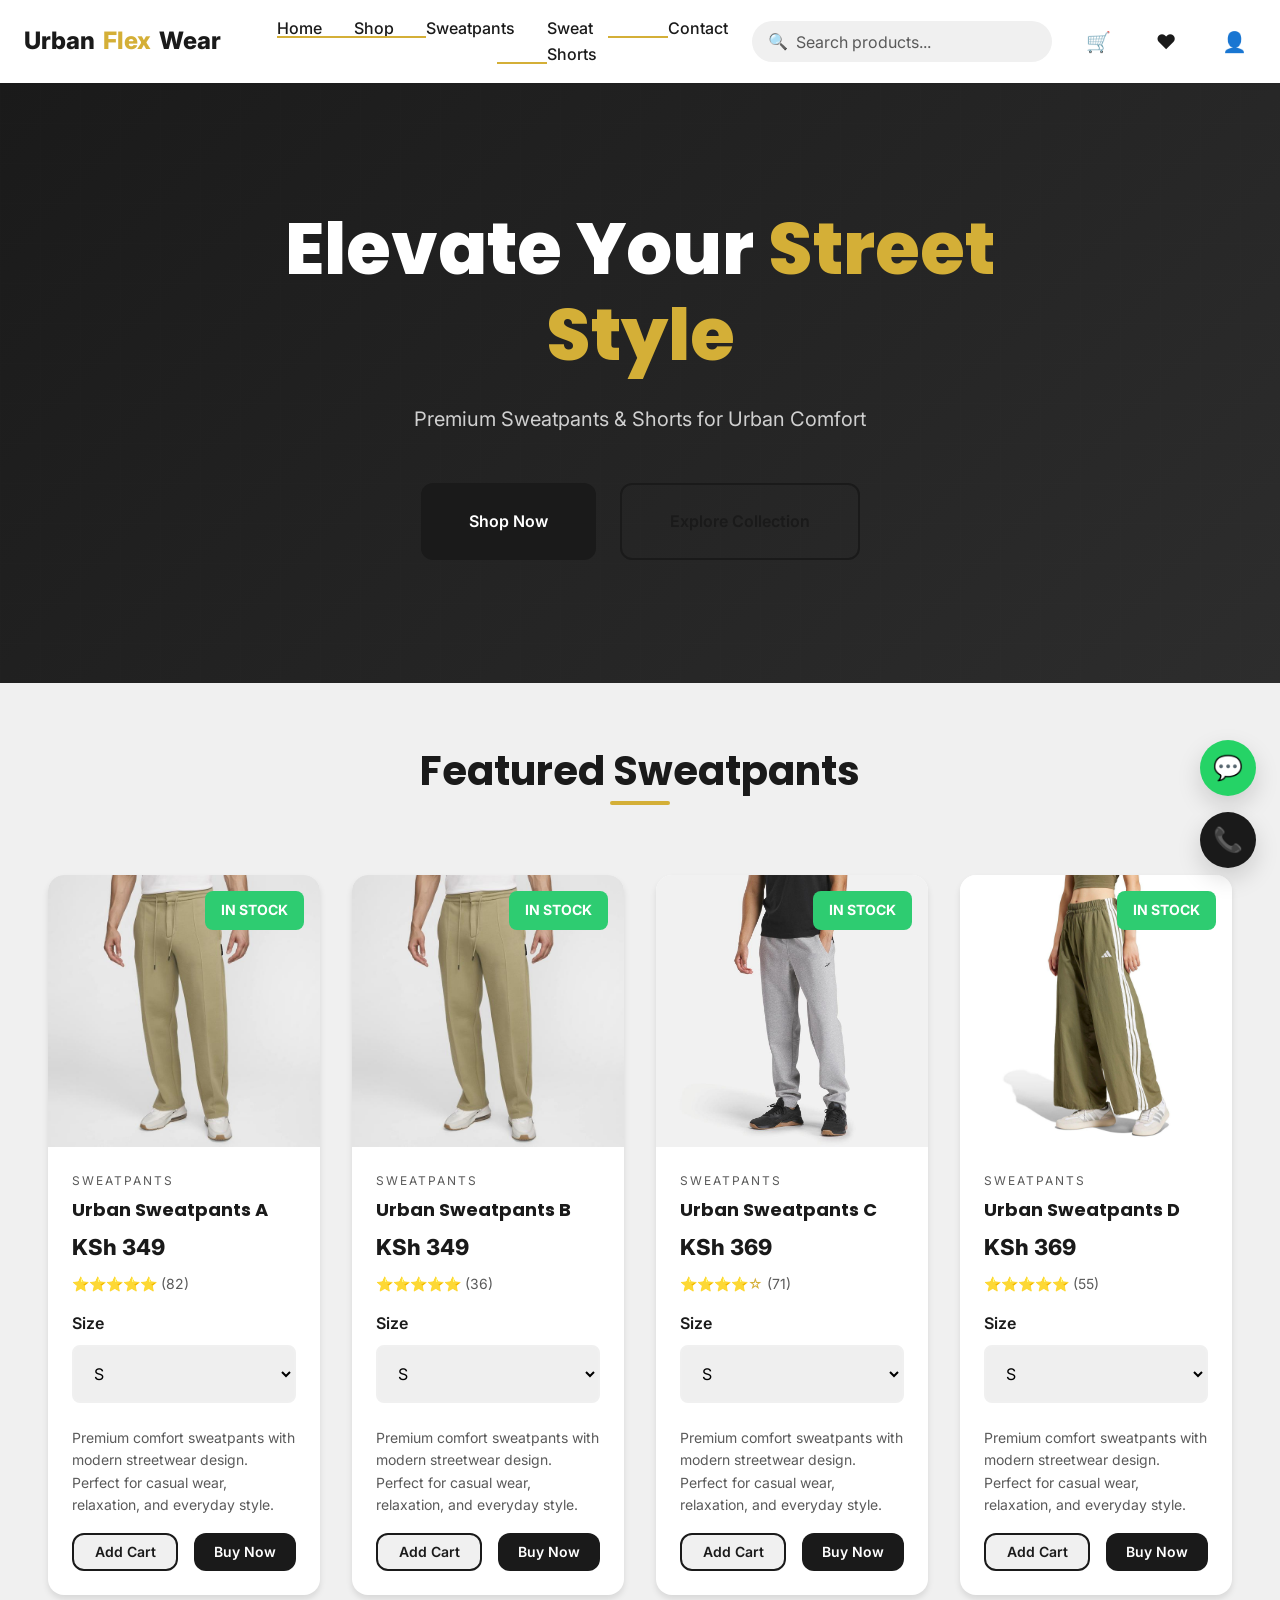
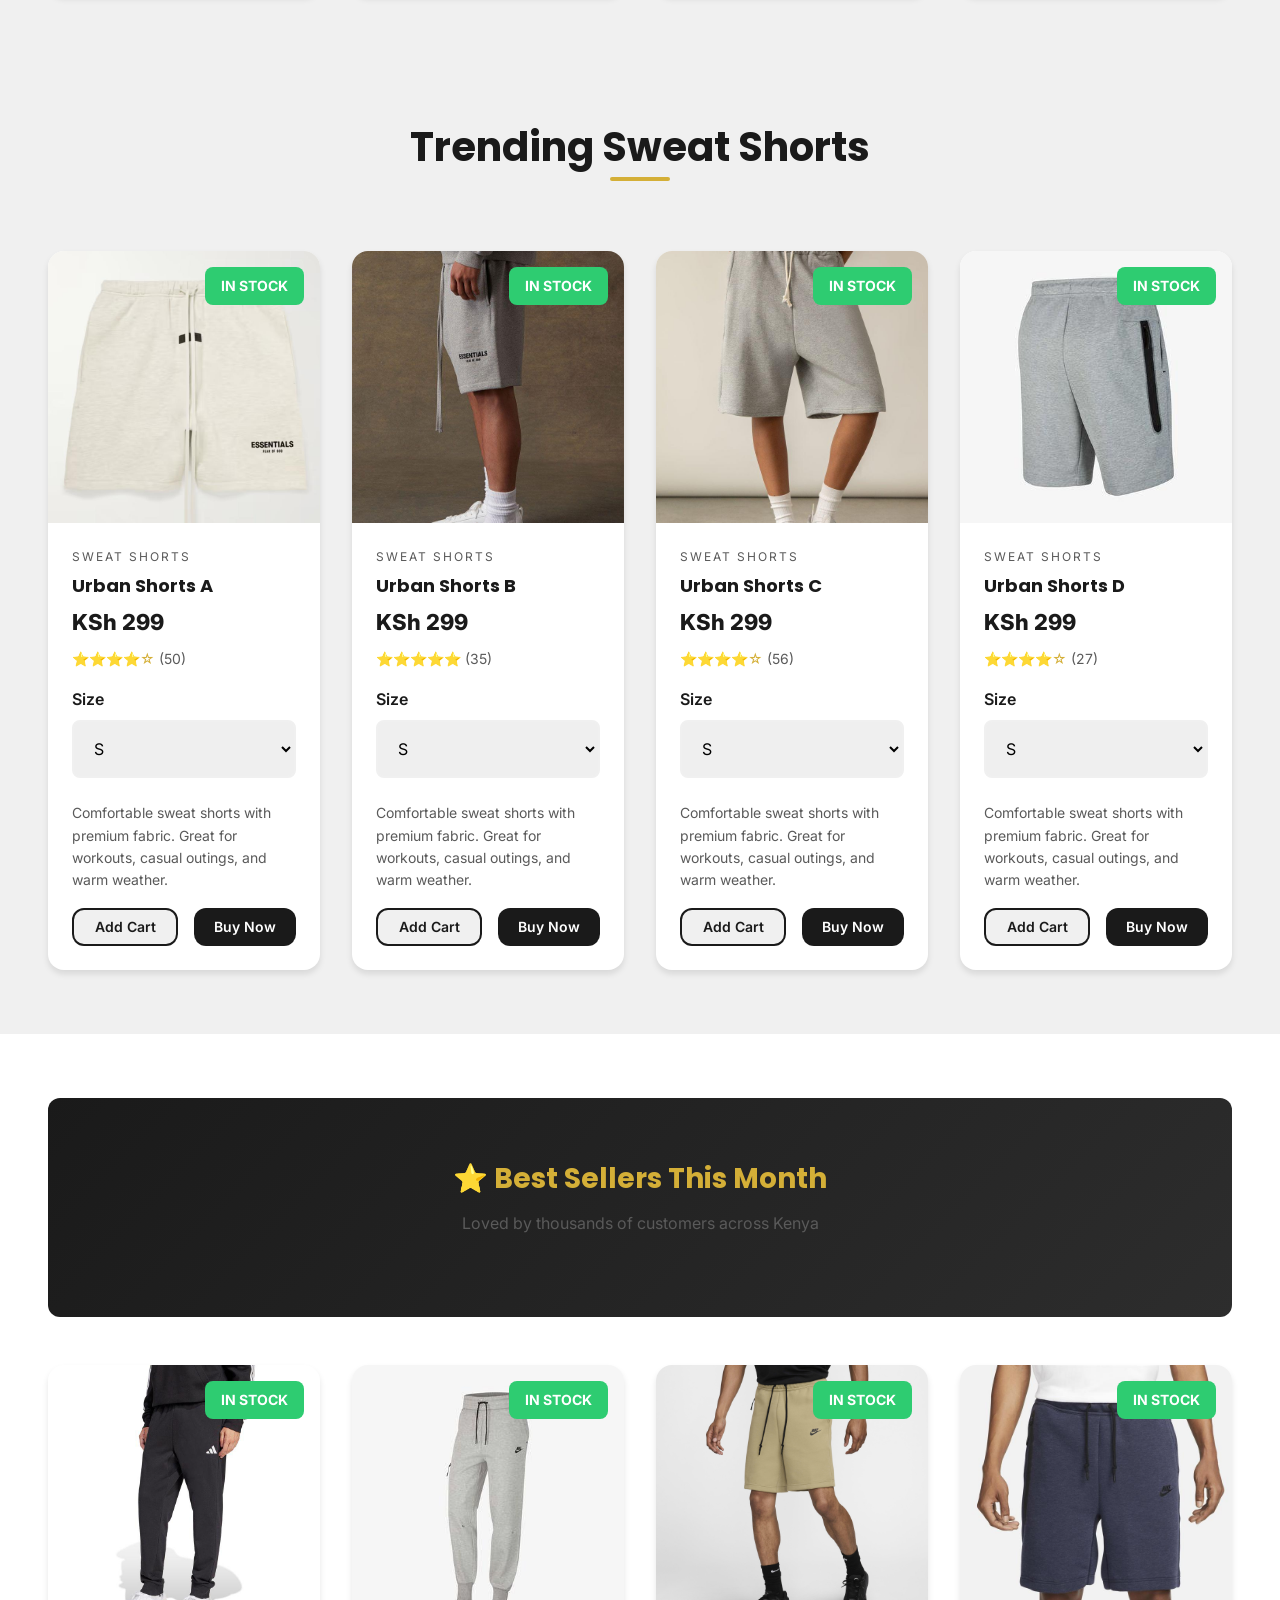
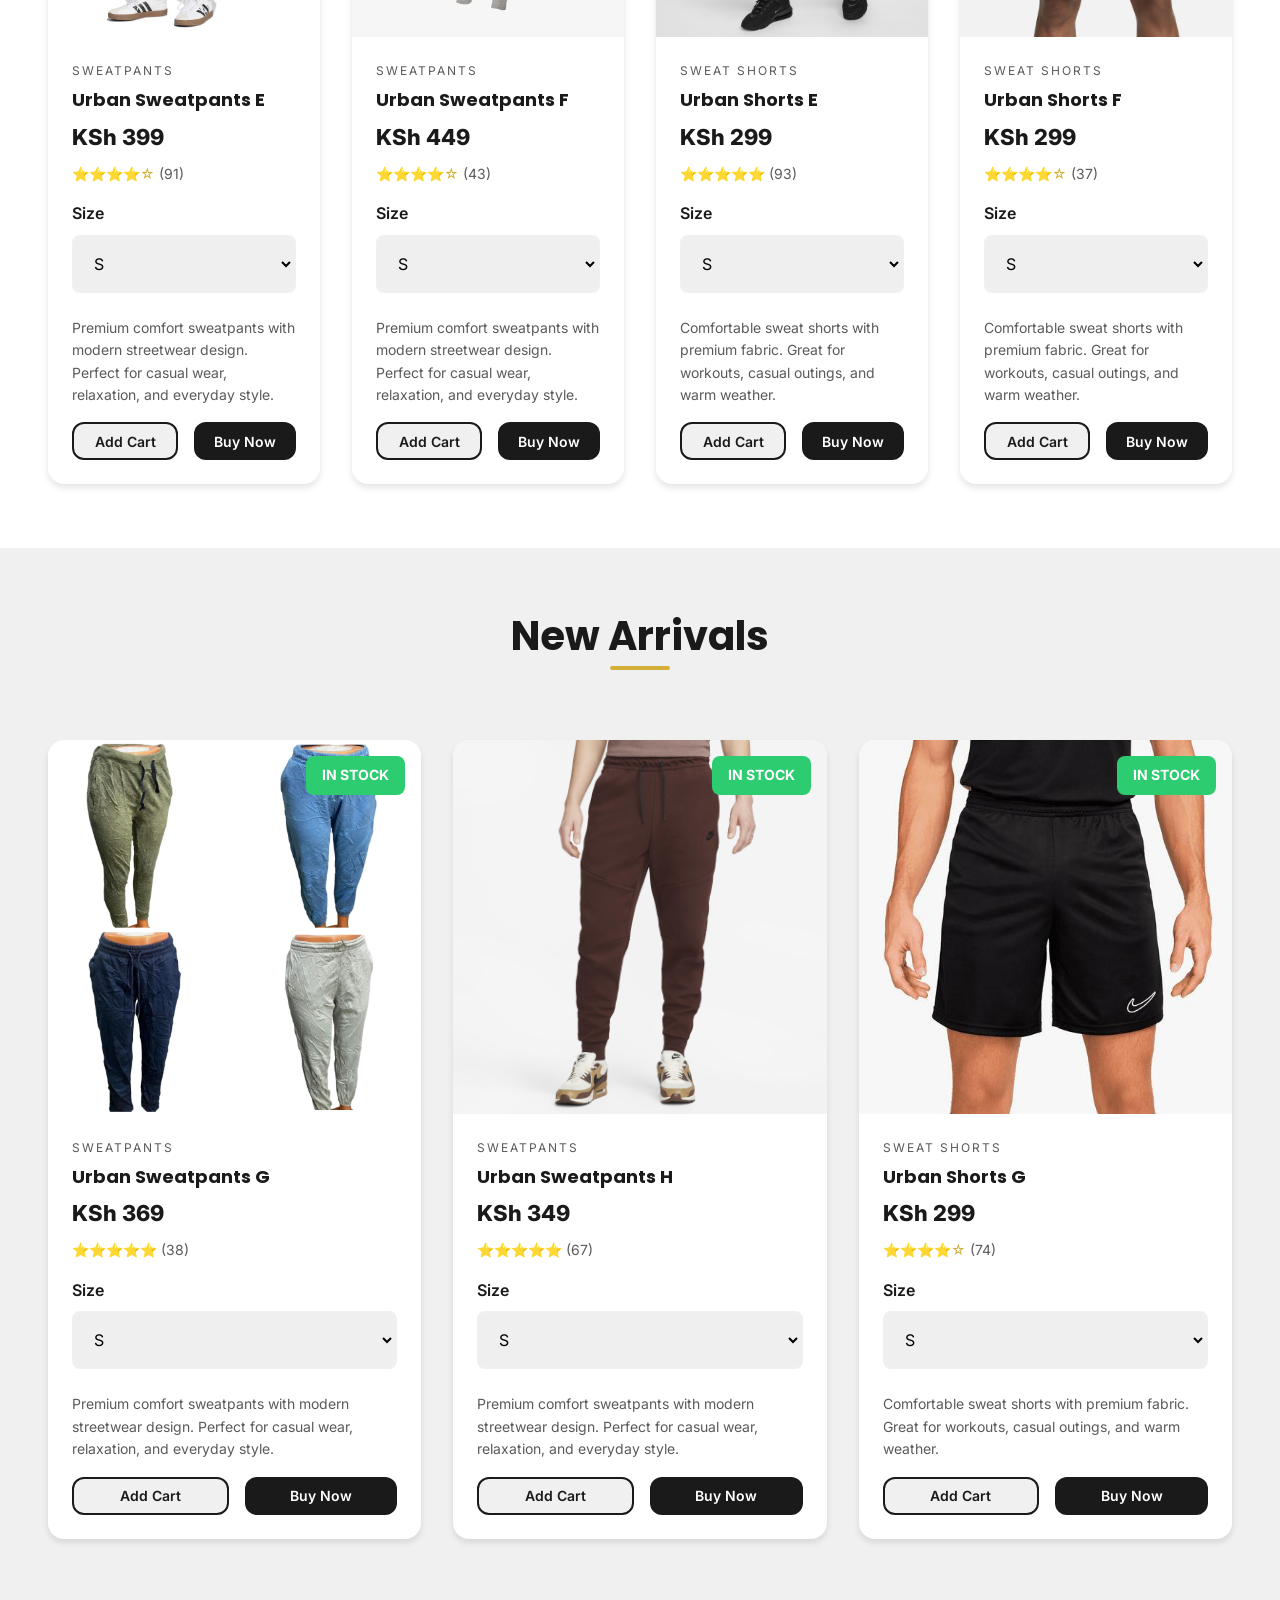
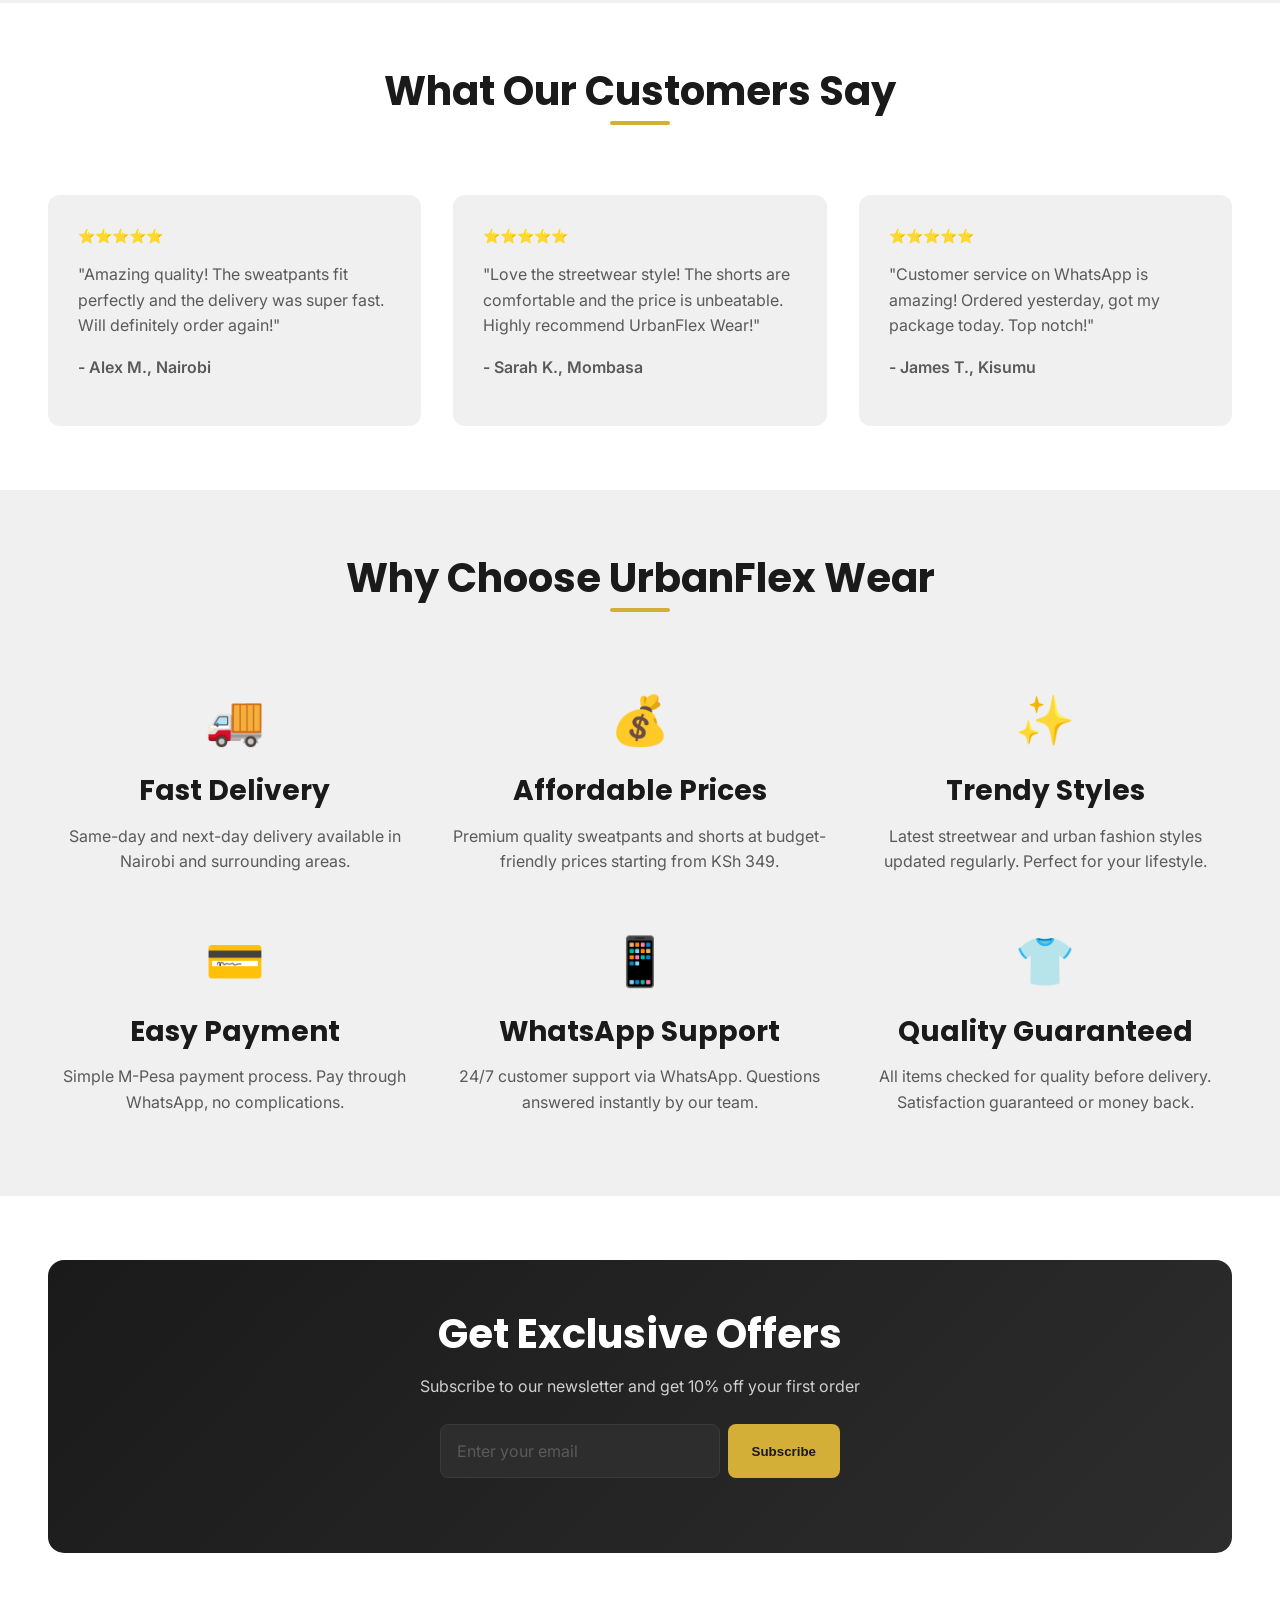
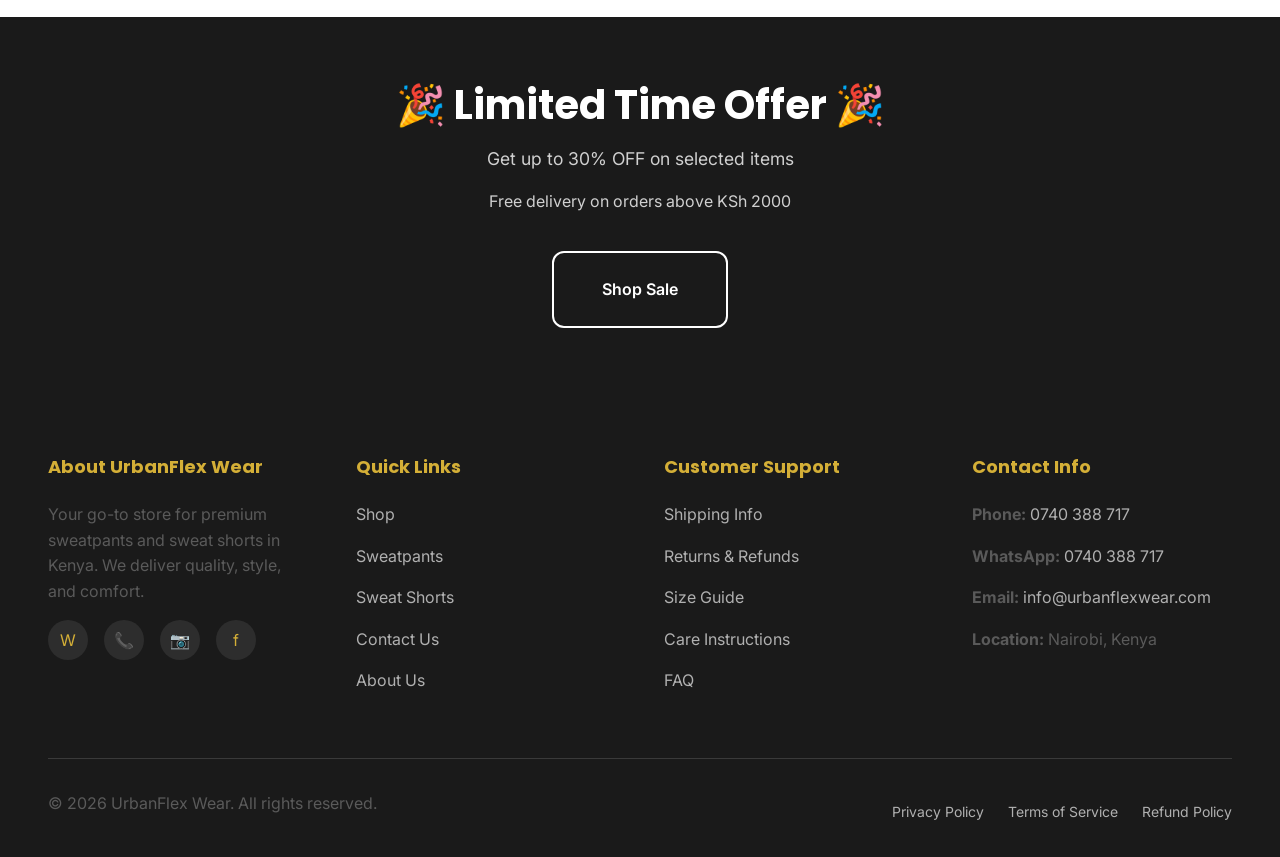
==== commit 7def0604: "Add files via upload" ====
--- a/index.html
+++ b/index.html
@@ -8,6 +8,7 @@
     <meta name="keywords" content="sweatpants Kenya, sweat shorts Kenya, streetwear Kenya, trendy sweatpants Nairobi, affordable fashion Kenya, urban wear, sweat shorts delivery Kenya">
     <meta name="author" content="UrbanFlex Wear">
     <meta name="theme-color" content="#1a1a1a">
+    <meta name="google-site-verification" content="eAXd2O4NxfUEiljFscFKGtpEPE6sVrkudB9TXexI4KI" />
     
     <!-- Open Graph Tags -->
     <meta property="og:type" content="website">
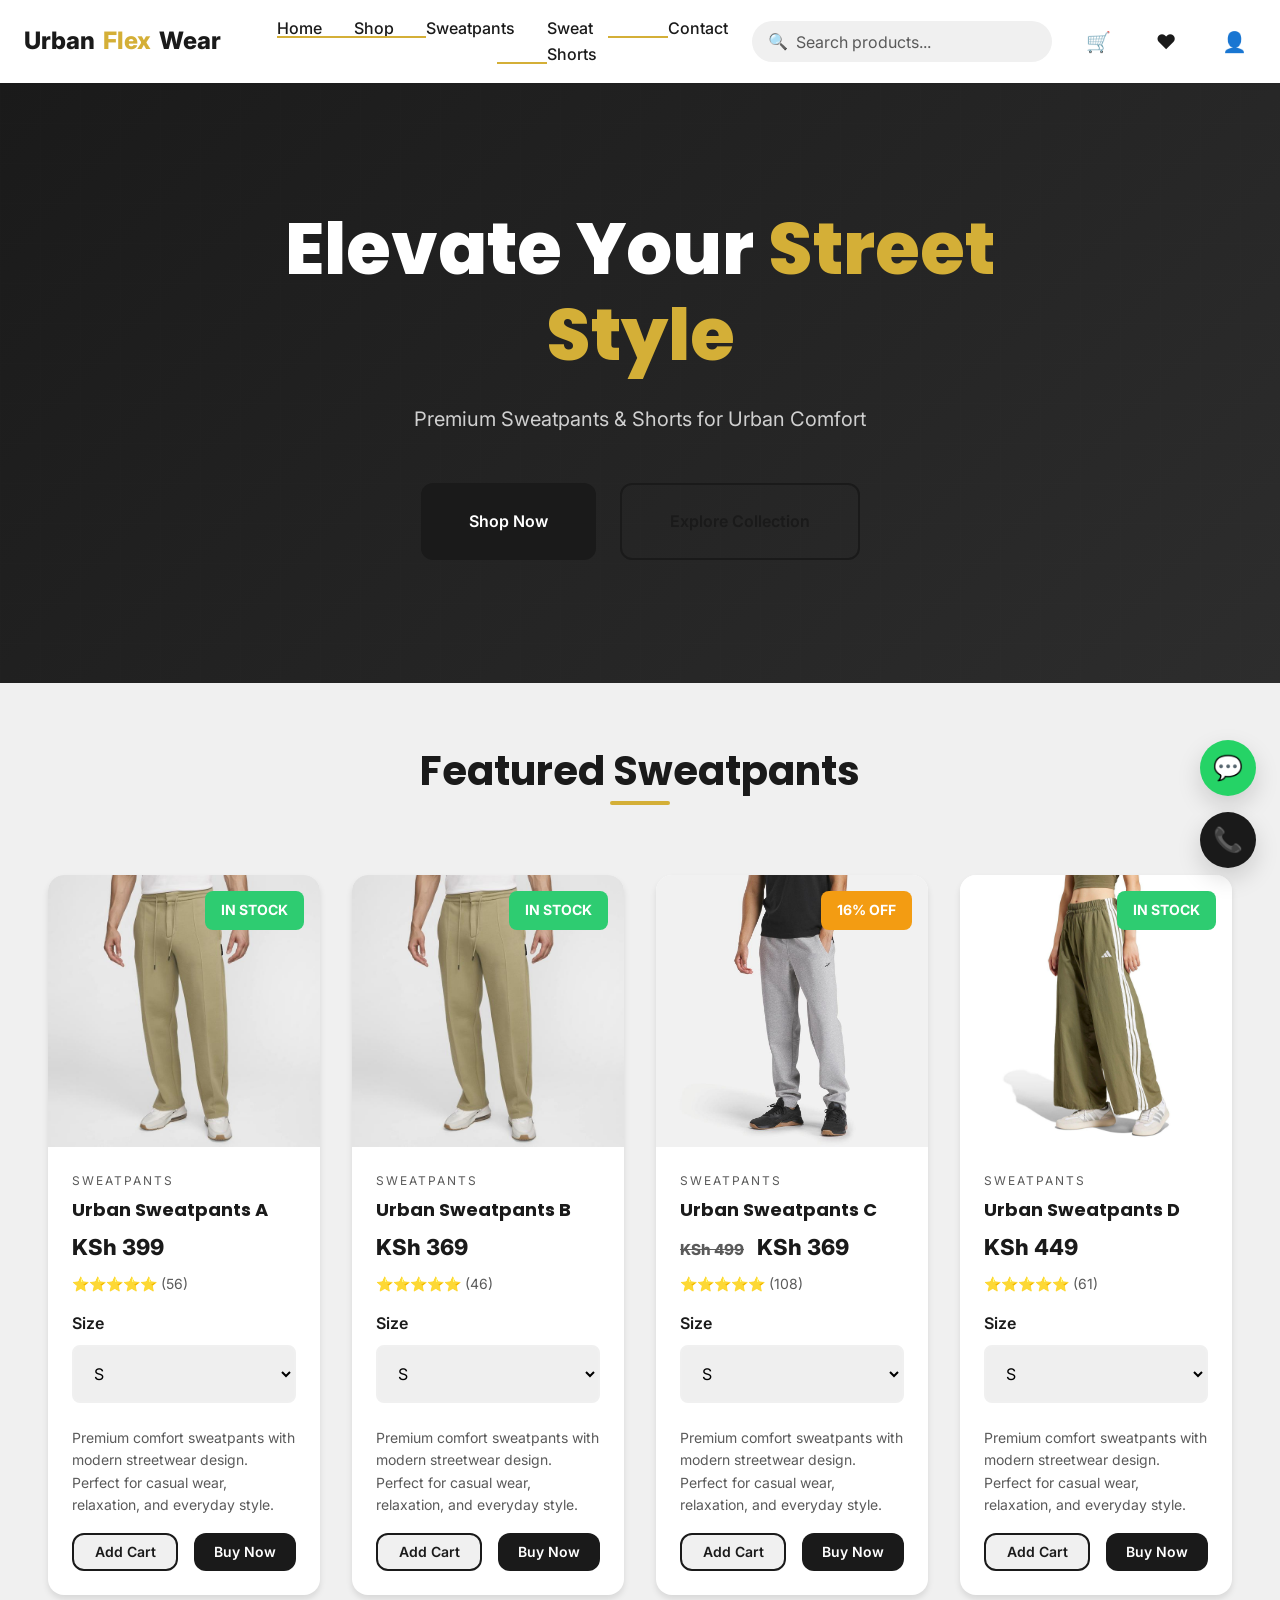
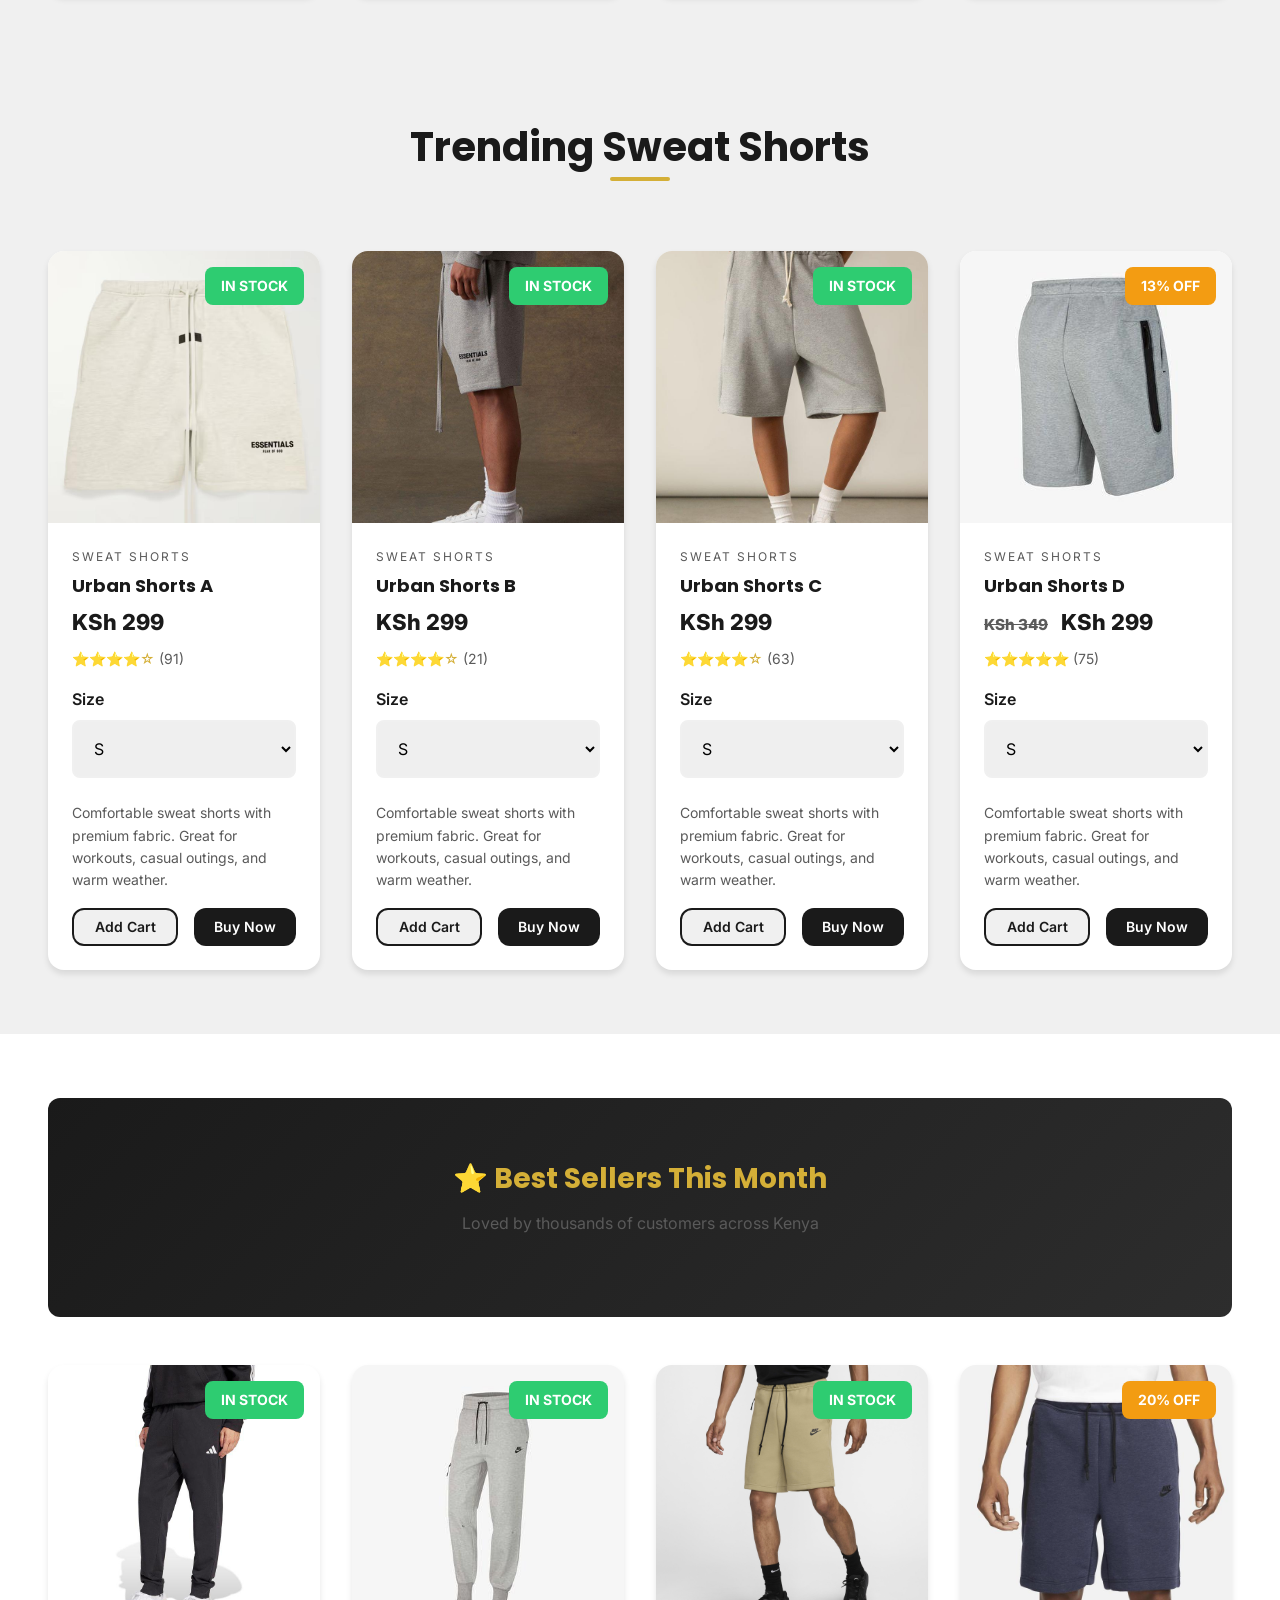
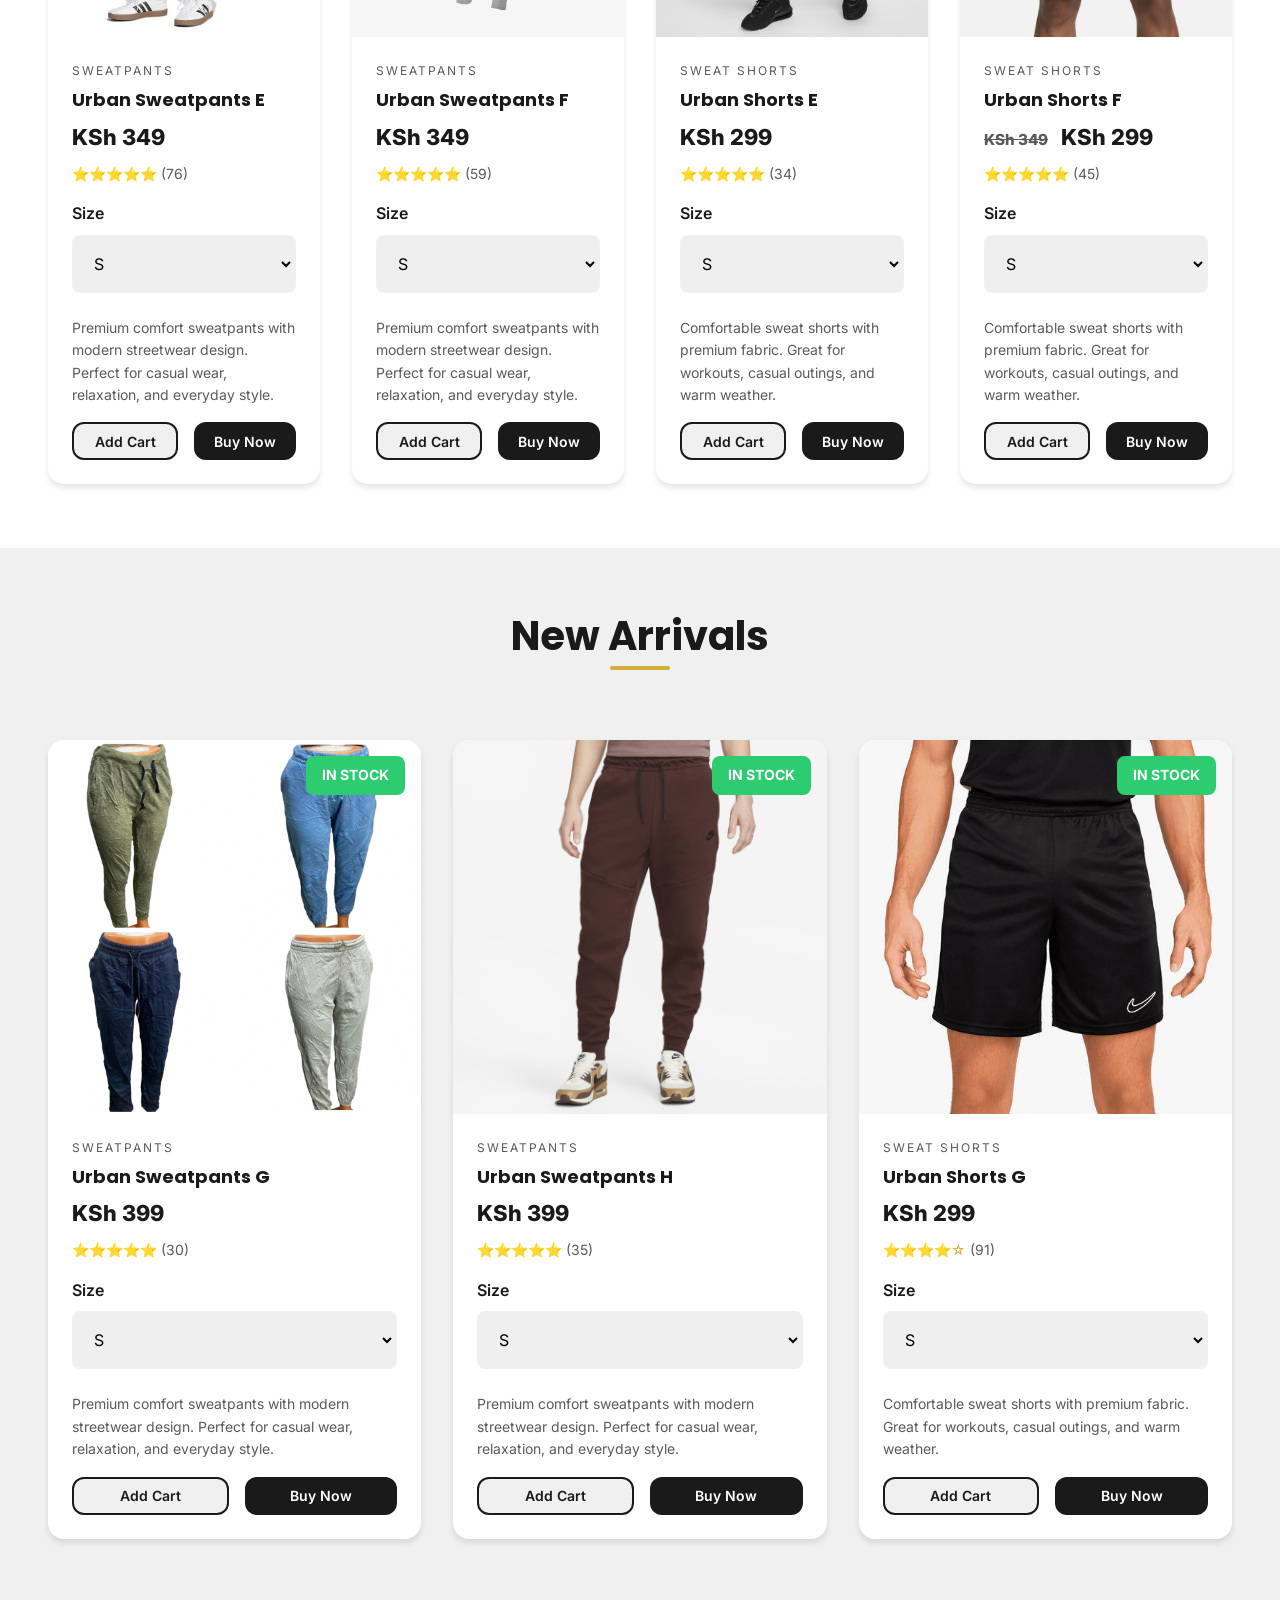
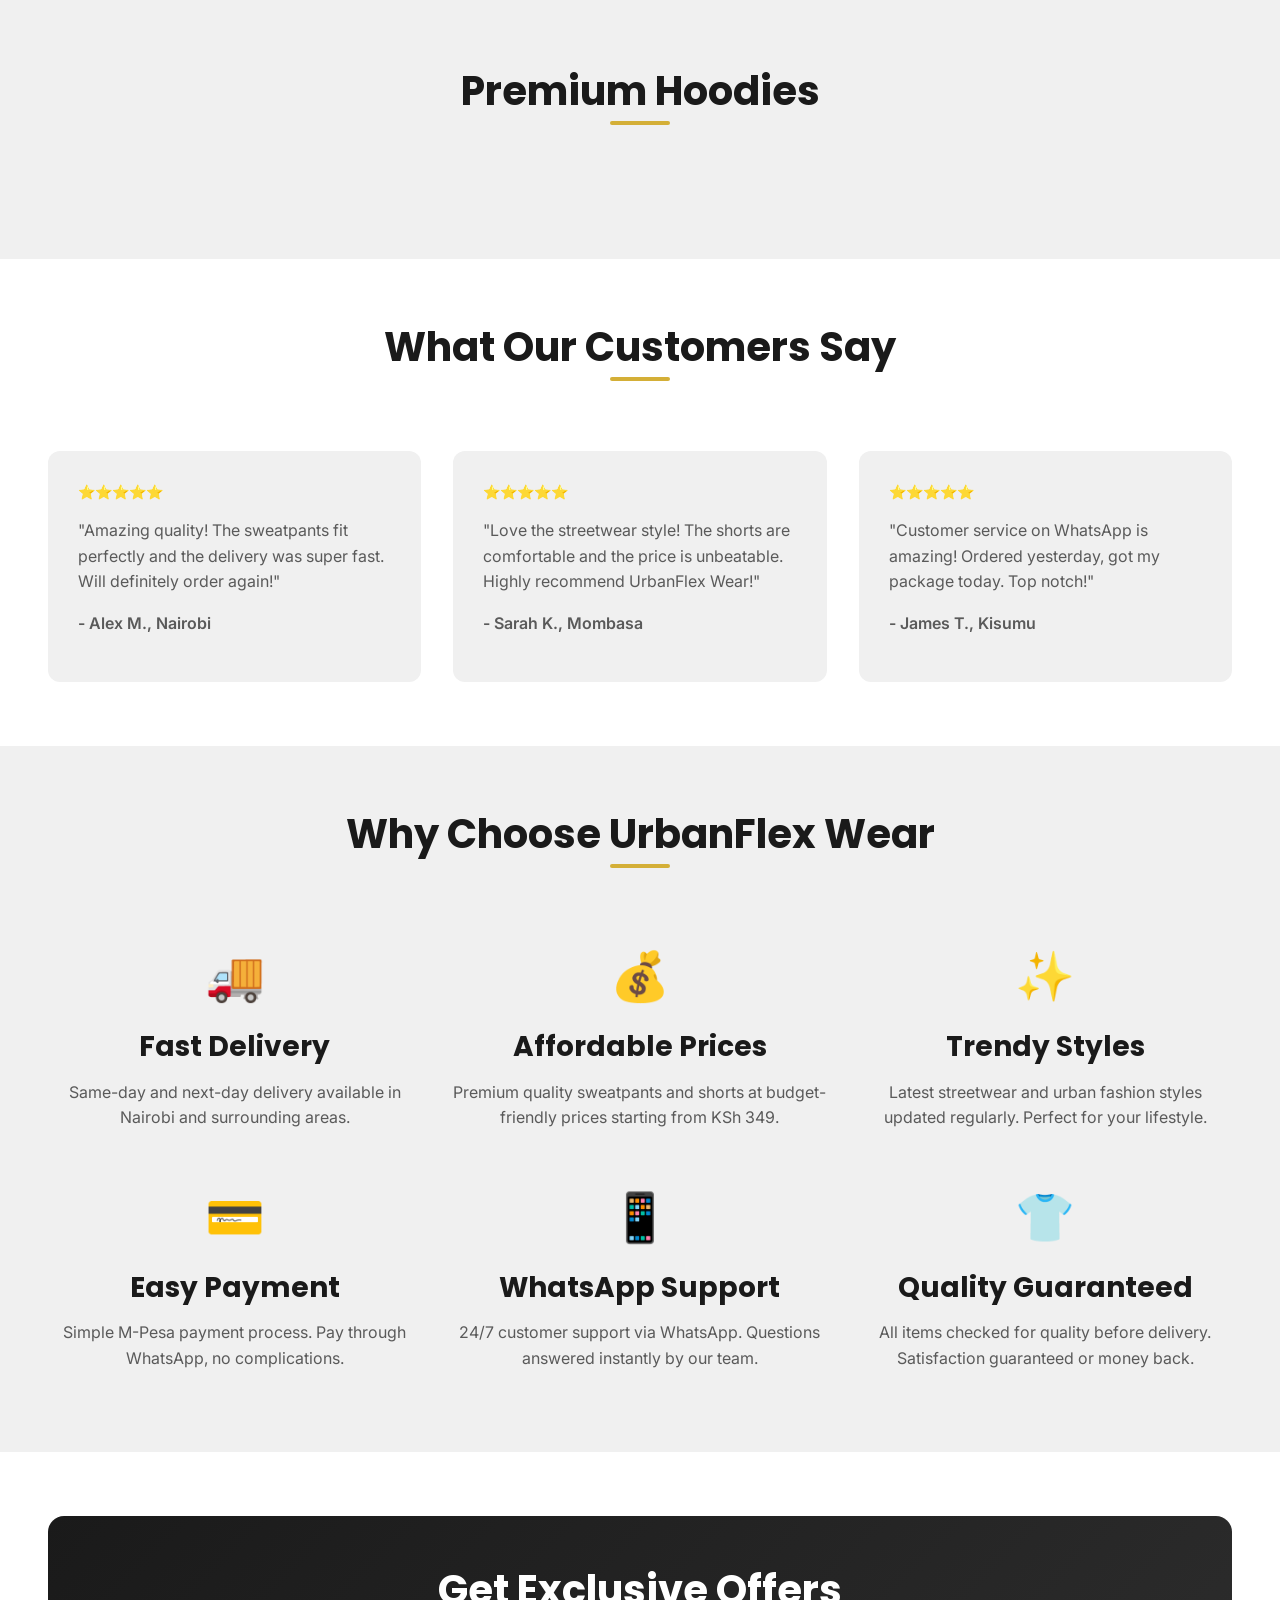
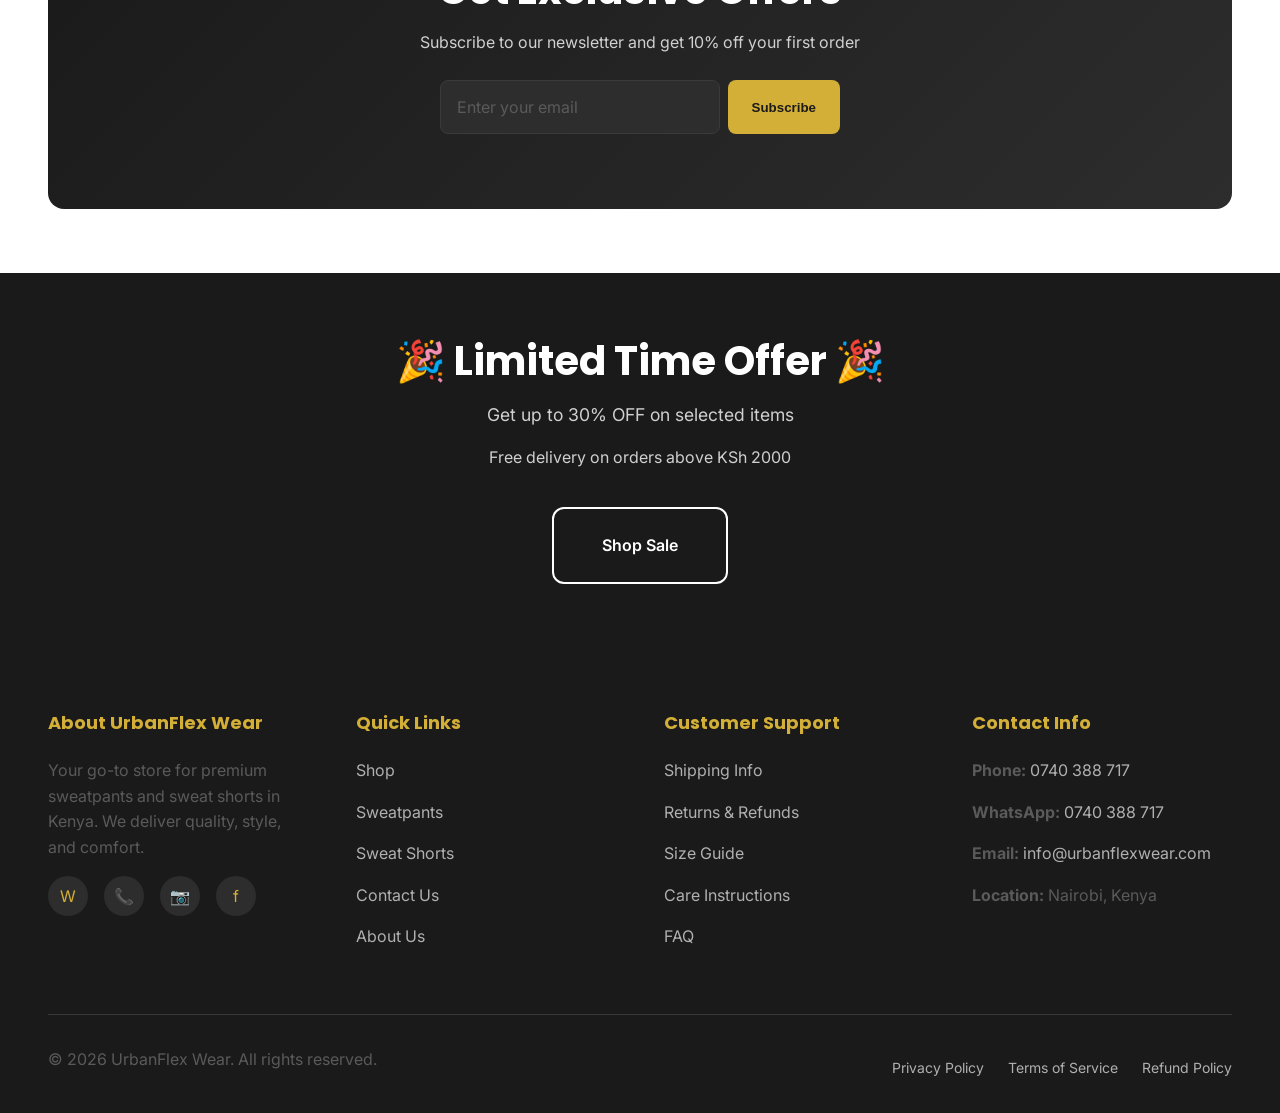
==== commit ca779b1e: "Add files via upload" ====
--- a/index.html
+++ b/index.html
@@ -14,7 +14,7 @@
     <meta property="og:type" content="website">
     <meta property="og:title" content="UrbanFlex Wear | Premium Sweatpants & Shorts in Kenya">
     <meta property="og:description" content="Shop affordable sweatpants and sweat shorts in Kenya with fast Nairobi delivery.">
-    <meta property="og:image" content="assets/images/sweats2.jpg">
+    <meta property="og:image" content="assets/images/sweati5.jpeg">
     <meta property="og:url" content="https://urbanflexwear.com">
     
     <!-- Twitter Card -->
@@ -127,6 +127,16 @@
         </div>
     </section>
 
+    <!-- Hoodies Section -->
+    <section class="section" style="background-color: var(--light-grey);">
+        <div class="container">
+            <div class="section-title">
+                <h2>Premium Hoodies</h2>
+            </div>
+            <div id="hoodies" class="grid grid-4"></div>
+        </div>
+    </section>
+
     <!-- Customer Reviews Section -->
     <section class="section">
         <div class="container">
@@ -303,6 +313,12 @@
                 ...UrbanFlex.products.shorts.slice(6, 8)
             ];
             UrbanFlex.displayProducts(newArrivals, 'new-arrivals');
+
+            // Hoodies (if any)
+            const hoodies = UrbanFlex.products.hoodies.slice(0, 4);
+            if (hoodies && hoodies.length > 0) {
+                UrbanFlex.displayProducts(hoodies, 'hoodies');
+            }
         });
 
         function handleNewsletter(e) {
--- a/assets/css/main.css
+++ b/assets/css/main.css
@@ -1136,6 +1136,15 @@
         flex-direction: column;
         text-align: center;
     }
+    
+    .product-actions {
+        flex-direction: column;
+        gap: var(--spacing-sm);
+    }
+    
+    .product-actions .btn {
+        width: 100%;
+    }
 }
 
 @media (max-width: 480px) {
